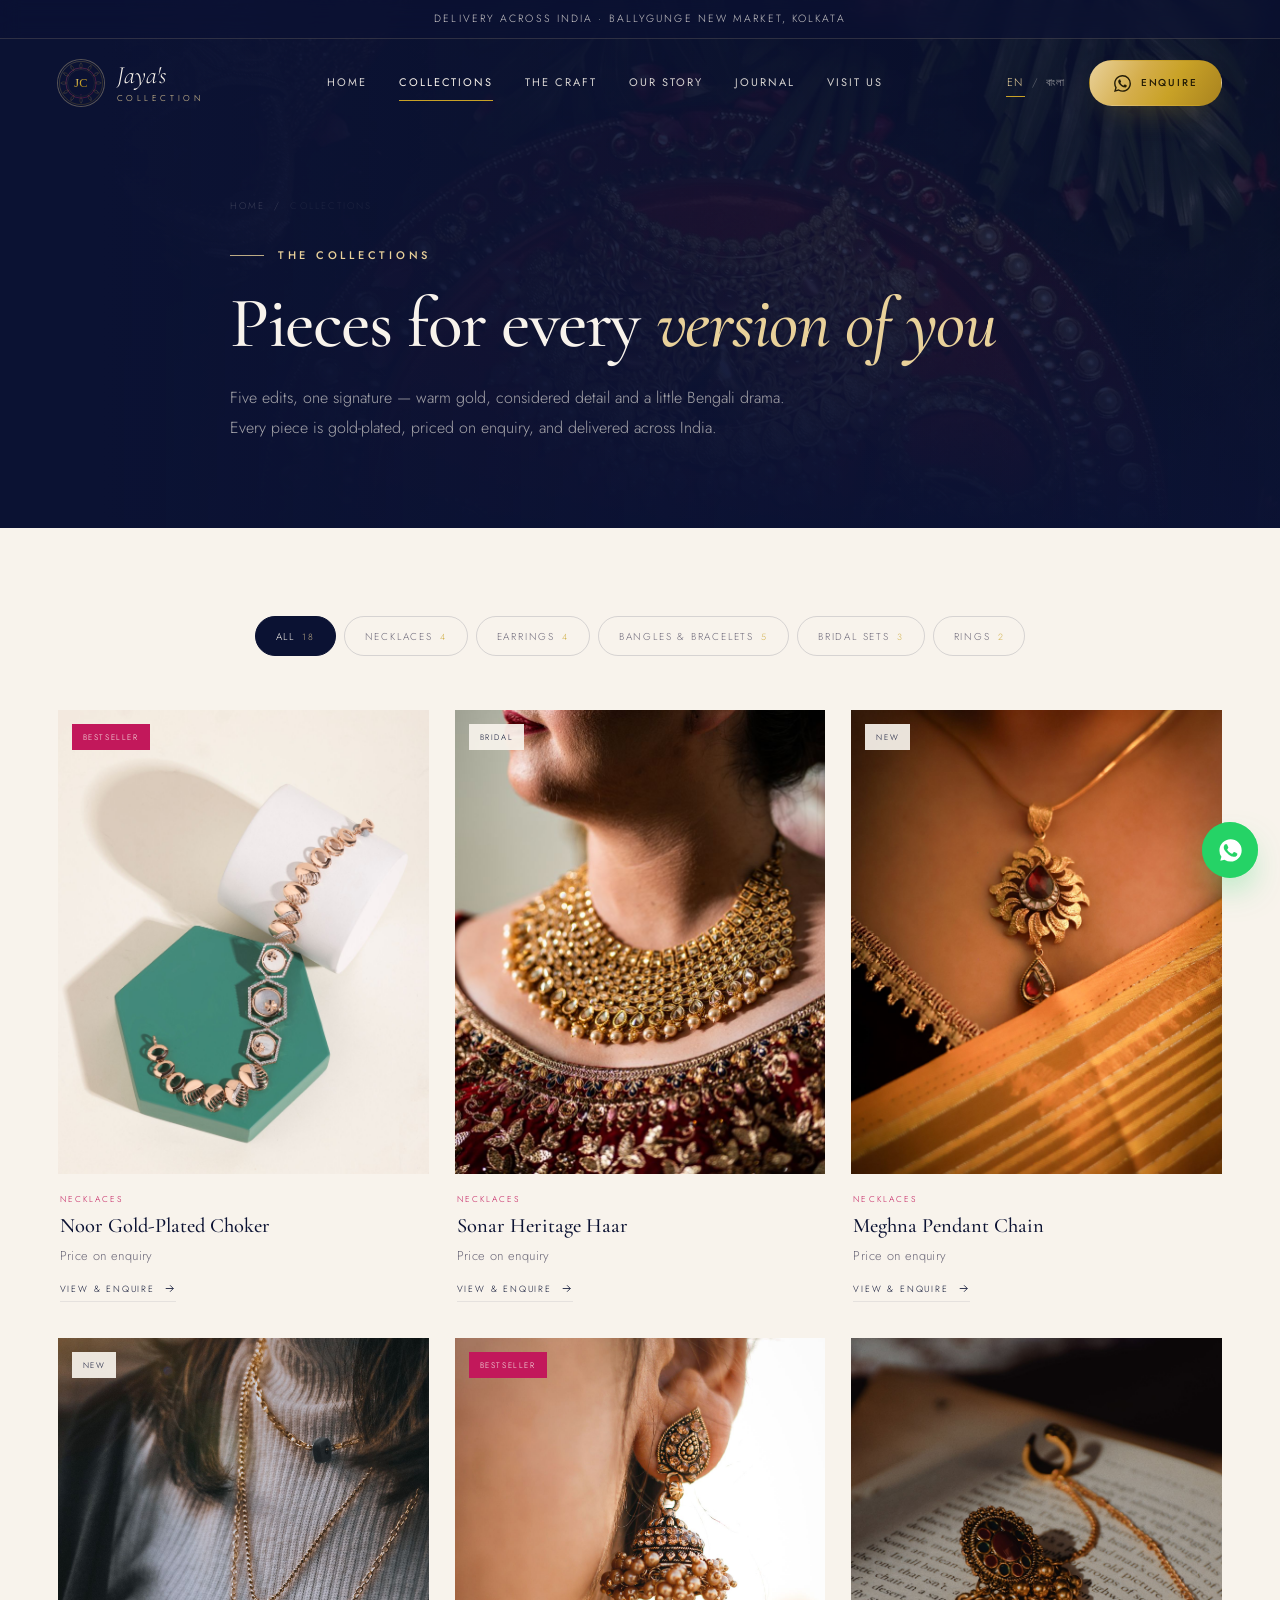
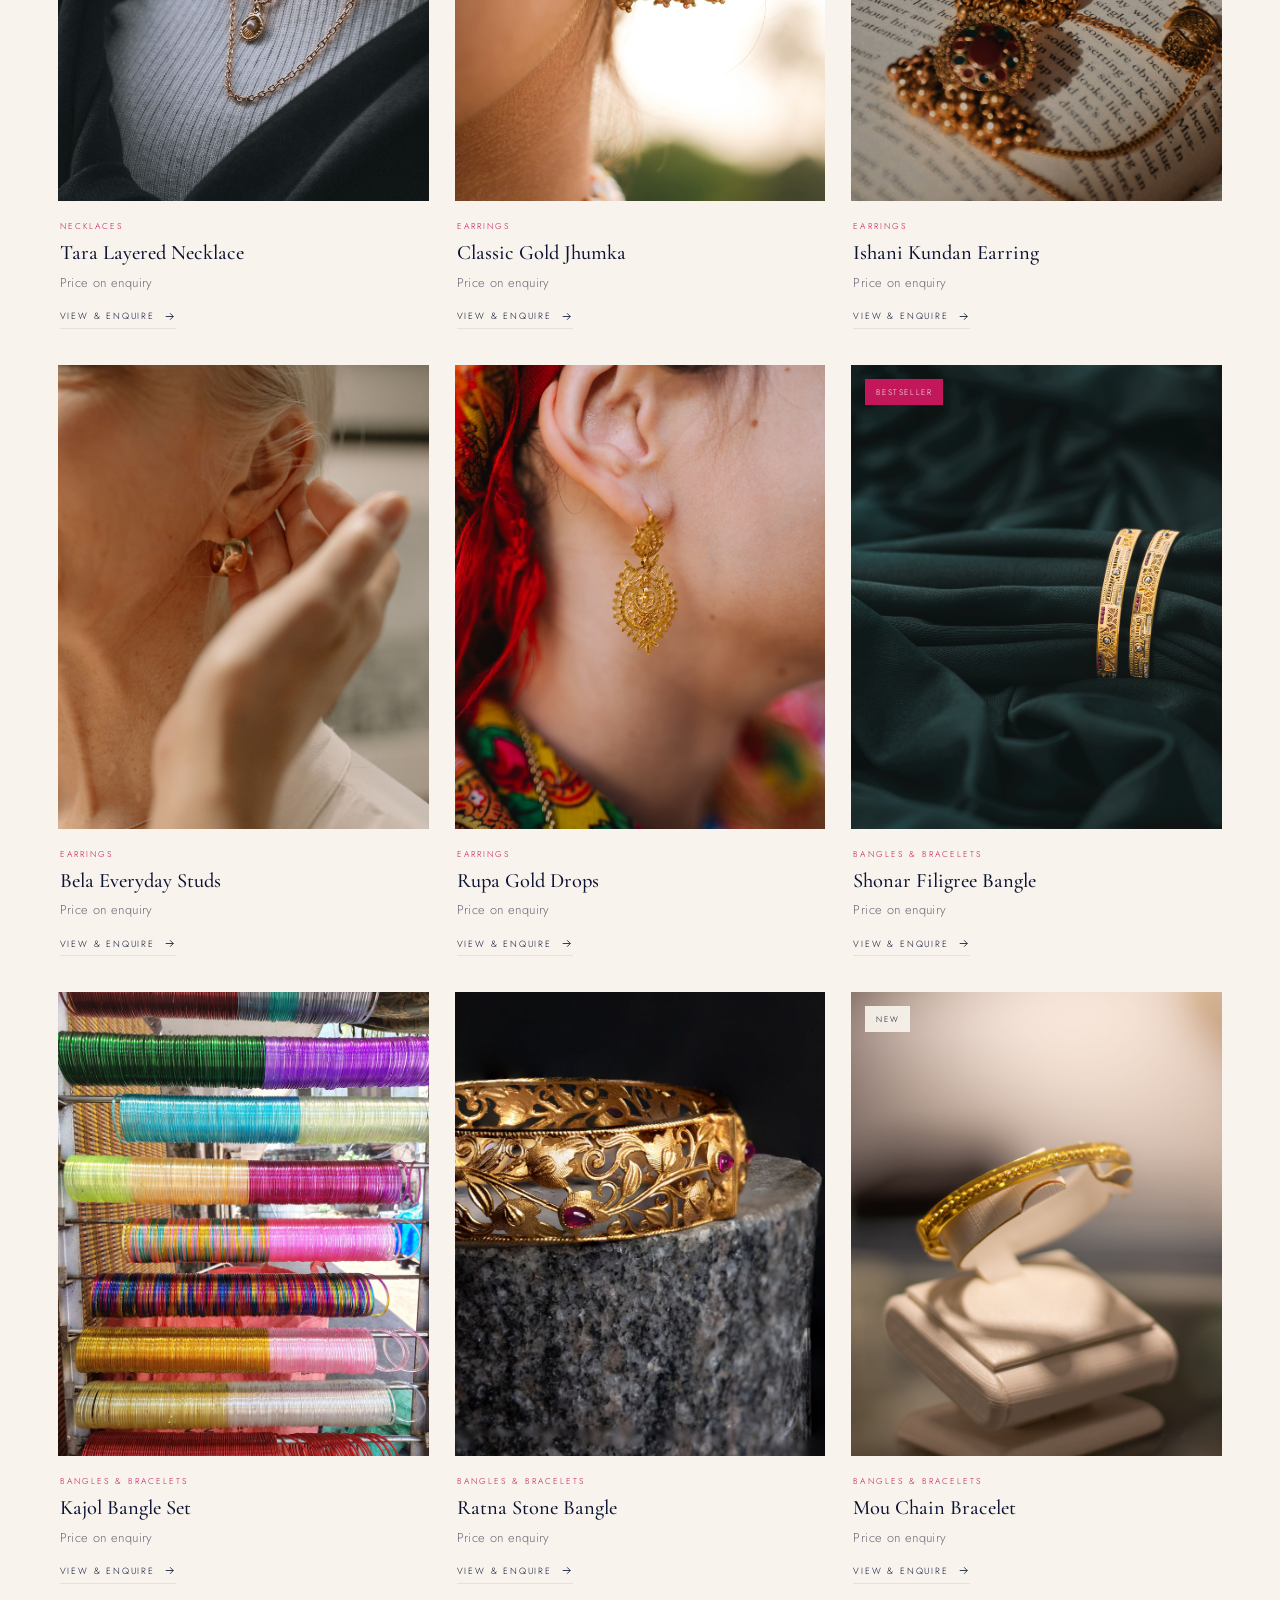
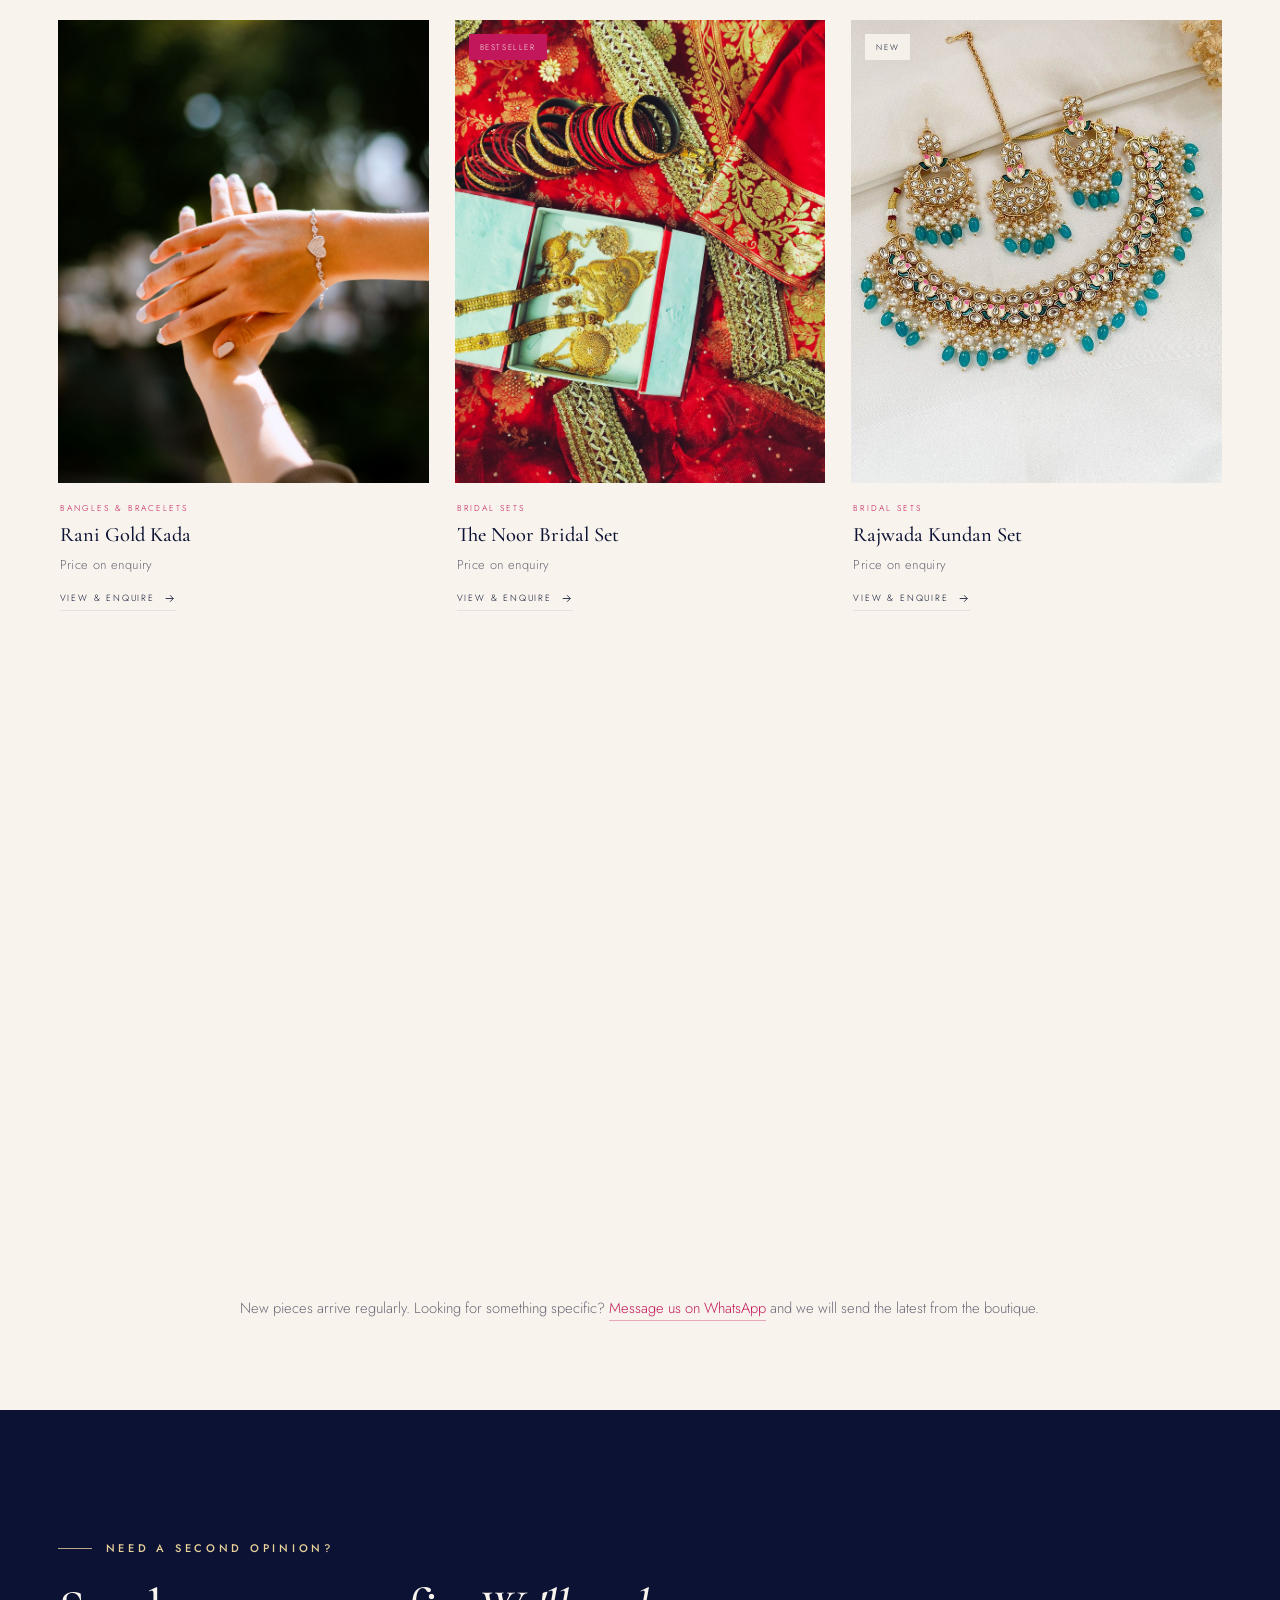
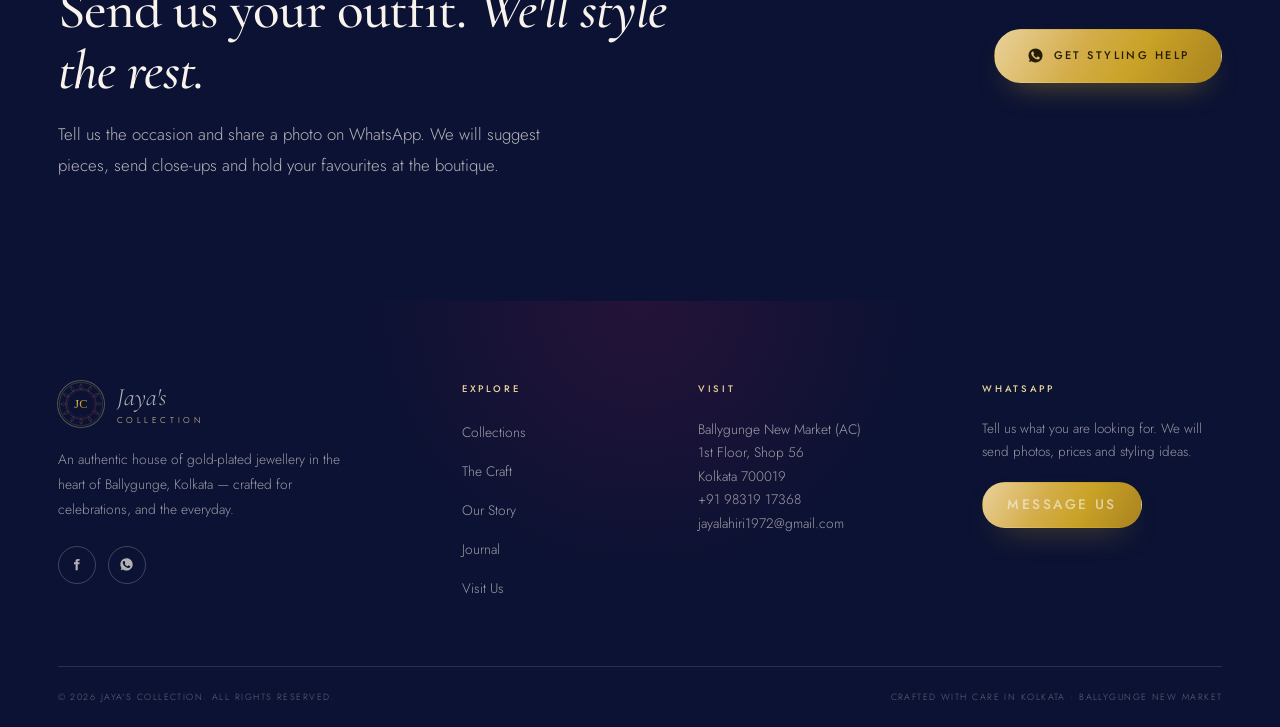
==== collections.html @ df3af75a "first commit" ====
<!DOCTYPE html>
<html lang="en" data-lang="en">
<head>
<meta charset="UTF-8">
<meta name="viewport" content="width=device-width, initial-scale=1">
<title>Collections — Jaya's Collection, Kolkata</title>
<meta name="description" content="Explore gold-plated necklaces, earrings, bangles, bridal sets and rings at Jaya's Collection, Ballygunge New Market, Kolkata. Price on enquiry, delivery across India.">
<meta property="og:title" content="Collections — Jaya's Collection">
<meta property="og:description" content="Gold-plated necklaces, earrings, bangles, bridal sets and rings — curated in Ballygunge, Kolkata.">
<meta property="og:type" content="website">
<meta property="og:image" content="assets/img/set.jpg">
<link rel="icon" type="image/svg+xml" href="assets/logo.svg">
<link rel="preconnect" href="https://fonts.googleapis.com">
<link rel="preconnect" href="https://fonts.gstatic.com" crossorigin>
<link href="https://fonts.googleapis.com/css2?family=Cormorant+Garamond:ital,wght@0,400;0,500;0,600;1,400;1,500&family=Jost:wght@300;400;500&family=Noto+Sans+Bengali:wght@300;400;500&family=Noto+Serif+Bengali:wght@400;500;600&display=swap" rel="stylesheet">
<link rel="stylesheet" href="css/styles.css">
<script>document.documentElement.classList.add('js');</script>
</head>
<body>
<a class="skip-link" href="#main">Skip to content</a>

<header class="site-header" id="siteHeader">
  <div class="announce">
    <div class="container announce__inner">
      <span class="en">Delivery across India · Ballygunge New Market, Kolkata</span>
      <span class="bn" lang="bn">সারা ভারতে ডেলিভারি · বালিগঞ্জ নিউ মার্কেট, কলকাতা</span>
    </div>
  </div>
  <div class="nav-bar">
    <div class="container nav-bar__inner">
      <a class="brand" href="index.html" aria-label="Jaya's Collection home">
        <img class="brand__mark" src="assets/logo.svg" alt="" width="46" height="46">
        <span class="brand__word"><span class="brand__script">Jaya's</span><span class="brand__caps">Collection</span></span>
      </a>
      <nav class="nav" aria-label="Primary">
        <a href="index.html"><span class="en">Home</span><span class="bn" lang="bn">হোম</span></a>
        <a href="collections.html" class="is-active"><span class="en">Collections</span><span class="bn" lang="bn">সংগ্রহ</span></a>
        <a href="craft.html"><span class="en">The Craft</span><span class="bn" lang="bn">কারিগরি</span></a>
        <a href="story.html"><span class="en">Our Story</span><span class="bn" lang="bn">আমাদের কথা</span></a>
        <a href="journal.html"><span class="en">Journal</span><span class="bn" lang="bn">জার্নাল</span></a>
        <a href="contact.html"><span class="en">Visit Us</span><span class="bn" lang="bn">ঠিকানা</span></a>
      </nav>
      <div class="nav-actions">
        <div class="lang" role="group" aria-label="Language">
          <button type="button" data-lang-btn="en" class="is-active">EN</button>
          <span aria-hidden="true">/</span>
          <button type="button" data-lang-btn="bn" lang="bn">বাংলা</button>
        </div>
        <a class="btn btn--gold btn--sm nav-wa" href="https://wa.me/919831917368?text=Hello%20Jaya%27s%20Collection!%20I%27d%20like%20to%20know%20more%20about%20your%20gold-plated%20jewellery." target="_blank" rel="noopener">
          <svg viewBox="0 0 24 24" fill="currentColor" aria-hidden="true"><path d="M17.472 14.382c-.297-.149-1.758-.867-2.03-.967-.273-.099-.471-.148-.67.15-.197.297-.767.966-.94 1.164-.173.199-.347.223-.644.075-.297-.15-1.255-.463-2.39-1.475-.883-.788-1.48-1.761-1.653-2.059-.173-.297-.018-.458.13-.606.134-.133.298-.347.446-.52.149-.174.198-.298.298-.497.099-.198.05-.371-.025-.52-.075-.149-.669-1.612-.916-2.207-.242-.579-.487-.5-.669-.51-.173-.008-.371-.01-.57-.01-.198 0-.52.074-.792.372-.272.297-1.04 1.016-1.04 2.479 0 1.462 1.065 2.875 1.213 3.074.149.198 2.096 3.2 5.077 4.487.709.306 1.262.489 1.694.625.712.227 1.36.195 1.871.118.571-.085 1.758-.719 2.006-1.413.248-.694.248-1.289.173-1.413-.074-.124-.272-.198-.57-.347m-5.421 7.403h-.004a9.87 9.87 0 01-5.031-1.378l-.361-.214-3.741.982.998-3.648-.235-.374a9.86 9.86 0 01-1.51-5.26c.001-5.45 4.436-9.884 9.888-9.884 2.64 0 5.122 1.03 6.988 2.898a9.825 9.825 0 012.893 6.994c-.003 5.45-4.437 9.884-9.885 9.884m8.413-18.297A11.815 11.815 0 0012.05 0C5.495 0 .16 5.335.157 11.892c0 2.096.547 4.142 1.588 5.945L.057 24l6.305-1.654a11.882 11.882 0 005.683 1.448h.005c6.554 0 11.89-5.335 11.893-11.893a11.821 11.821 0 00-3.48-8.413z"/></svg>
          <span class="en">Enquire</span><span class="bn" lang="bn">জিজ্ঞাসা</span>
        </a>
        <button class="menu-btn" id="menuBtn" aria-label="Open menu" aria-expanded="false" aria-controls="mobileMenu"><span></span><span></span></button>
      </div>
    </div>
  </div>
</header>

<div class="mobile-menu" id="mobileMenu" aria-hidden="true">
  <div class="mobile-menu__head">
    <a class="brand" href="index.html">
      <img class="brand__mark" src="assets/logo.svg" alt="" width="46" height="46">
      <span class="brand__word"><span class="brand__script">Jaya's</span><span class="brand__caps">Collection</span></span>
    </a>
    <button class="mobile-menu__close" id="menuClose" aria-label="Close menu">✕</button>
  </div>
  <nav class="mobile-menu__nav" aria-label="Mobile">
    <a href="index.html"><span class="num">01</span><span class="en">Home</span><span class="bn" lang="bn">হোম</span></a>
    <a href="collections.html"><span class="num">02</span><span class="en">Collections</span><span class="bn" lang="bn">সংগ্রহ</span></a>
    <a href="craft.html"><span class="num">03</span><span class="en">The Craft</span><span class="bn" lang="bn">কারিগরি</span></a>
    <a href="story.html"><span class="num">04</span><span class="en">Our Story</span><span class="bn" lang="bn">আমাদের কথা</span></a>
    <a href="journal.html"><span class="num">05</span><span class="en">Journal</span><span class="bn" lang="bn">জার্নাল</span></a>
    <a href="contact.html"><span class="num">06</span><span class="en">Visit Us</span><span class="bn" lang="bn">ঠিকানা</span></a>
  </nav>
  <div class="mobile-menu__foot">
    <div class="lang" role="group" aria-label="Language">
      <button type="button" data-lang-btn="en" class="is-active">EN</button>
      <span aria-hidden="true">/</span>
      <button type="button" data-lang-btn="bn" lang="bn">বাংলা</button>
    </div>
    <a class="btn btn--gold btn--sm" href="https://wa.me/919831917368?text=Hello%20Jaya%27s%20Collection!%20I%27d%20like%20to%20know%20more%20about%20your%20gold-plated%20jewellery." target="_blank" rel="noopener">WhatsApp</a>
    <span class="mobile-menu__addr">Ballygunge New Market, Kolkata</span>
  </div>
</div>

<main id="main">

  <section class="page-hero">
    <div class="page-hero__bg"><img src="assets/img/set.jpg" alt="" aria-hidden="true" width="1600" height="1067"></div>
    <div class="container page-hero__inner">
      <nav class="breadcrumb" aria-label="Breadcrumb">
        <a href="index.html"><span class="en">Home</span><span class="bn" lang="bn">হোম</span></a><span>/</span><span><span class="en">Collections</span><span class="bn" lang="bn">সংগ্রহ</span></span>
      </nav>
      <span class="eyebrow"><span class="en">The collections</span><span class="bn" lang="bn">সংগ্রহ</span></span>
      <h1 class="page-hero__title">
        <span class="en">Pieces for every <em>version of you</em></span>
        <span class="bn" lang="bn">আপনার <em>প্রতিটি রূপের</em> জন্য গহনা</span>
      </h1>
      <p class="page-hero__text">
        <span class="en">Five edits, one signature — warm gold, considered detail and a little Bengali drama. Every piece is gold-plated, priced on enquiry, and delivered across India.</span>
        <span class="bn" lang="bn">পাঁচটি সংগ্রহ, একটাই সিগনেচার — উষ্ণ সোনালি, সূক্ষ্ম নকশা আর একটু বাঙালি নাটকীয়তা। প্রতিটি গহনা গোল্ড-প্লেটেড, দাম জানতে যোগাযোগ করুন, সারা ভারতে ডেলিভারি।</span>
      </p>
    </div>
  </section>

  <section class="section section--tight">
    <div class="container">
      <div class="filters" id="filters" role="group" aria-label="Filter collections"></div>
      <div class="product-grid" id="productGrid"></div>
      <noscript><p class="grid-note">Please enable JavaScript to browse the collection, or message us on WhatsApp at +91 98319 17368.</p></noscript>
      <p class="grid-note">
        <span class="en">New pieces arrive regularly. Looking for something specific? <a href="https://wa.me/919831917368?text=Hello%20Jaya%27s%20Collection!%20I%27m%20looking%20for%20a%20specific%20piece." target="_blank" rel="noopener">Message us on WhatsApp</a> and we will send the latest from the boutique.</span>
        <span class="bn" lang="bn">প্রতি সপ্তাহে নতুন গহনা আসে। নির্দিষ্ট কিছু খুঁজছেন? <a href="https://wa.me/919831917368?text=Hello%20Jaya%27s%20Collection!%20I%27m%20looking%20for%20a%20specific%20piece." target="_blank" rel="noopener">হোয়াটসঅ্যাপে মেসেজ করুন</a> — বুটিকের সর্বশেষ সংগ্রহ পাঠিয়ে দেব।</span>
      </p>
    </div>
  </section>

  <section class="section section--navy">
    <div class="container" style="display:grid;grid-template-columns:1.2fr .8fr;gap:40px;align-items:center">
      <div class="reveal">
        <span class="eyebrow"><span class="en">Need a second opinion?</span><span class="bn" lang="bn">পরামর্শ দরকার?</span></span>
        <h2 class="h2">
          <span class="en">Send us your outfit. <em>We'll style the rest.</em></span>
          <span class="bn" lang="bn">আপনার পোশাকের ছবি পাঠান। <em>বাকিটা আমরা সাজাব।</em></span>
        </h2>
        <p class="lead" style="max-width:520px;margin-top:18px">
          <span class="en">Tell us the occasion and share a photo on WhatsApp. We will suggest pieces, send close-ups and hold your favourites at the boutique.</span>
          <span class="bn" lang="bn">উপলক্ষ জানান আর হোয়াটসঅ্যাপে একটি ছবি পাঠান। আমরা গহনা বেছে দেব, ক্লোজ-আপ পাঠাব আর আপনার পছন্দের গহনা বুটিকে রাখব।</span>
        </p>
      </div>
      <div class="reveal" style="--d:.1s;justify-self:end">
        <a class="btn btn--gold" href="https://wa.me/919831917368?text=Hello%20Jaya%27s%20Collection!%20I%27d%20love%20some%20styling%20help.%20Here%27s%20my%20outfit%3A" target="_blank" rel="noopener">
          <svg viewBox="0 0 24 24" fill="currentColor" aria-hidden="true"><path d="M17.472 14.382c-.297-.149-1.758-.867-2.03-.967-.273-.099-.471-.148-.67.15-.197.297-.767.966-.94 1.164-.173.199-.347.223-.644.075-.297-.15-1.255-.463-2.39-1.475-.883-.788-1.48-1.761-1.653-2.059-.173-.297-.018-.458.13-.606.134-.133.298-.347.446-.52.149-.174.198-.298.298-.497.099-.198.05-.371-.025-.52-.075-.149-.669-1.612-.916-2.207-.242-.579-.487-.5-.669-.51-.173-.008-.371-.01-.57-.01-.198 0-.52.074-.792.372-.272.297-1.04 1.016-1.04 2.479 0 1.462 1.065 2.875 1.213 3.074.149.198 2.096 3.2 5.077 4.487.709.306 1.262.489 1.694.625.712.227 1.36.195 1.871.118.571-.085 1.758-.719 2.006-1.413.248-.694.248-1.289.173-1.413-.074-.124-.272-.198-.57-.347m-5.421 7.403h-.004a9.87 9.87 0 01-5.031-1.378l-.361-.214-3.741.982.998-3.648-.235-.374a9.86 9.86 0 01-1.51-5.26c.001-5.45 4.436-9.884 9.888-9.884 2.64 0 5.122 1.03 6.988 2.898a9.825 9.825 0 012.893 6.994c-.003 5.45-4.437 9.884-9.885 9.884"/></svg>
          <span class="en">Get styling help</span><span class="bn" lang="bn">স্টাইলিং সাহায্য নিন</span>
        </a>
      </div>
    </div>
  </section>

</main>

<footer class="footer">
  <div class="container footer__grid">
    <div class="footer__brand">
      <a class="brand" href="index.html">
        <img class="brand__mark" src="assets/logo.svg" alt="" width="46" height="46">
        <span class="brand__word"><span class="brand__script">Jaya's</span><span class="brand__caps">Collection</span></span>
      </a>
      <p>
        <span class="en">An authentic house of gold-plated jewellery in the heart of Ballygunge, Kolkata — crafted for celebrations, and the everyday.</span>
        <span class="bn" lang="bn">বালিগঞ্জ, কলকাতার প্রাণকেন্দ্রে গোল্ড-প্লেটেড গহনার বিশ্বস্ত ঠিকানা — উৎসব আর রোজকার জন্য তৈরি।</span>
      </p>
      <div class="footer__social">
        <a href="https://www.facebook.com/people/Jayas-Collection/61576726888077/" target="_blank" rel="noopener" aria-label="Jaya's Collection on Facebook">
          <svg viewBox="0 0 24 24" fill="currentColor"><path d="M14 8.5V6.8c0-.7.4-1 1.1-1H17V3h-2.5C11.8 3 10.5 4.4 10.5 6.6v1.9H8v3h2.5V21h3.5v-9.5h2.6l.4-3H14z"/></svg>
        </a>
        <a href="https://wa.me/919831917368" target="_blank" rel="noopener" aria-label="Jaya's Collection on WhatsApp">
          <svg viewBox="0 0 24 24" fill="currentColor"><path d="M17.472 14.382c-.297-.149-1.758-.867-2.03-.967-.273-.099-.471-.148-.67.15-.197.297-.767.966-.94 1.164-.173.199-.347.223-.644.075-.297-.15-1.255-.463-2.39-1.475-.883-.788-1.48-1.761-1.653-2.059-.173-.297-.018-.458.13-.606.134-.133.298-.347.446-.52.149-.174.198-.298.298-.497.099-.198.05-.371-.025-.52-.075-.149-.669-1.612-.916-2.207-.242-.579-.487-.5-.669-.51-.173-.008-.371-.01-.57-.01-.198 0-.52.074-.792.372-.272.297-1.04 1.016-1.04 2.479 0 1.462 1.065 2.875 1.213 3.074.149.198 2.096 3.2 5.077 4.487.709.306 1.262.489 1.694.625.712.227 1.36.195 1.871.118.571-.085 1.758-.719 2.006-1.413.248-.694.248-1.289.173-1.413-.074-.124-.272-.198-.57-.347m-5.421 7.403h-.004a9.87 9.87 0 01-5.031-1.378l-.361-.214-3.741.982.998-3.648-.235-.374a9.86 9.86 0 01-1.51-5.26c.001-5.45 4.436-9.884 9.888-9.884 2.64 0 5.122 1.03 6.988 2.898a9.825 9.825 0 012.893 6.994c-.003 5.45-4.437 9.884-9.885 9.884"/></svg>
        </a>
      </div>
    </div>
    <div class="footer__col">
      <h4>Explore</h4>
      <ul>
        <li><a href="collections.html"><span class="en">Collections</span><span class="bn" lang="bn">সংগ্রহ</span></a></li>
        <li><a href="craft.html"><span class="en">The Craft</span><span class="bn" lang="bn">কারিগরি</span></a></li>
        <li><a href="story.html"><span class="en">Our Story</span><span class="bn" lang="bn">আমাদের কথা</span></a></li>
        <li><a href="journal.html"><span class="en">Journal</span><span class="bn" lang="bn">জার্নাল</span></a></li>
        <li><a href="contact.html"><span class="en">Visit Us</span><span class="bn" lang="bn">ঠিকানা</span></a></li>
      </ul>
    </div>
    <div class="footer__col">
      <h4>Visit</h4>
      <p>Ballygunge New Market (AC)<br>1st Floor, Shop 56<br>Kolkata 700019</p>
      <p><a href="tel:+919831917368">+91 98319 17368</a></p>
      <p><a href="mailto:jayalahiri1972@gmail.com">jayalahiri1972@gmail.com</a></p>
    </div>
    <div class="footer__col footer__cta">
      <h4>WhatsApp</h4>
      <p><span class="en">Tell us what you are looking for. We will send photos, prices and styling ideas.</span><span class="bn" lang="bn">আপনি কী খুঁজছেন জানান। ছবি, দাম আর স্টাইলিং আইডিয়া পাঠাব।</span></p>
      <a class="btn btn--gold btn--sm" href="https://wa.me/919831917368?text=Hello%20Jaya%27s%20Collection!%20I%27d%20like%20to%20know%20more%20about%20your%20gold-plated%20jewellery." target="_blank" rel="noopener"><span class="en">Message us</span><span class="bn" lang="bn">মেসেজ করুন</span></a>
    </div>
  </div>
  <div class="container footer__bottom">
    <p>© <span id="year">2026</span> Jaya's Collection. All rights reserved.</p>
    <p><span class="en">Crafted with care in Kolkata · Ballygunge New Market</span><span class="bn" lang="bn">কলকাতায় যত্নে তৈরি · বালিগঞ্জ নিউ মার্কেট</span></p>
  </div>
</footer>

<a class="wa-float" href="https://wa.me/919831917368?text=Hello%20Jaya%27s%20Collection!%20I%27d%20like%20to%20know%20more%20about%20your%20gold-plated%20jewellery." target="_blank" rel="noopener" aria-label="Chat with Jaya's Collection on WhatsApp">
  <svg viewBox="0 0 24 24" fill="currentColor" aria-hidden="true"><path d="M17.472 14.382c-.297-.149-1.758-.867-2.03-.967-.273-.099-.471-.148-.67.15-.197.297-.767.966-.94 1.164-.173.199-.347.223-.644.075-.297-.15-1.255-.463-2.39-1.475-.883-.788-1.48-1.761-1.653-2.059-.173-.297-.018-.458.13-.606.134-.133.298-.347.446-.52.149-.174.198-.298.298-.497.099-.198.05-.371-.025-.52-.075-.149-.669-1.612-.916-2.207-.242-.579-.487-.5-.669-.51-.173-.008-.371-.01-.57-.01-.198 0-.52.074-.792.372-.272.297-1.04 1.016-1.04 2.479 0 1.462 1.065 2.875 1.213 3.074.149.198 2.096 3.2 5.077 4.487.709.306 1.262.489 1.694.625.712.227 1.36.195 1.871.118.571-.085 1.758-.719 2.006-1.413.248-.694.248-1.289.173-1.413-.074-.124-.272-.198-.57-.347m-5.421 7.403h-.004a9.87 9.87 0 01-5.031-1.378l-.361-.214-3.741.982.998-3.648-.235-.374a9.86 9.86 0 01-1.51-5.26c.001-5.45 4.436-9.884 9.888-9.884 2.64 0 5.122 1.03 6.988 2.898a9.825 9.825 0 012.893 6.994c-.003 5.45-4.437 9.884-9.885 9.884"/></svg>
</a>

<script src="js/data.js"></script>
<script src="js/main.js"></script>
</body>
</html>
---- css/styles.css ----
/* ==========================================================================
   Jaya's Collection — Design System
   Ivory · Midnight Navy · Rose · Champagne Gold
   ========================================================================== */

:root{
  --ivory:#F8F3EC;
  --cream:#FCF9F4;
  --navy:#0B1233;
  --navy-soft:#141C46;
  --magenta:#C2185B;
  --rose:#E85D8A;
  --gold:#C9A227;
  --gold-light:#E9D19A;
  --gold-pale:#F3E6C6;
  --ink:#17172B;
  --muted:#6C6879;
  --line:rgba(11,18,51,.14);
  --line-soft:rgba(11,18,51,.08);
  --line-light:rgba(248,243,236,.18);
  --serif:"Cormorant Garamond",Georgia,"Times New Roman",serif;
  --sans:"Jost","Segoe UI",Helvetica,Arial,sans-serif;
  --bn-serif:"Noto Serif Bengali","Cormorant Garamond",serif;
  --bn-sans:"Noto Sans Bengali","Jost",sans-serif;
  --ease:cubic-bezier(.22,1,.36,1);
  --shadow:0 24px 60px -30px rgba(11,18,51,.35);
  --header-h:126px;
}

*,*::before,*::after{box-sizing:border-box}
html{scroll-behavior:smooth;scroll-padding-top:110px;-webkit-text-size-adjust:100%}
body{
  margin:0;
  font-family:var(--sans);
  font-weight:300;
  font-size:16px;
  line-height:1.75;
  color:var(--ink);
  background:var(--ivory);
  -webkit-font-smoothing:antialiased;
  text-rendering:optimizeLegibility;
  overflow-x:hidden;
}
img,svg{display:block;max-width:100%}
a{color:inherit;text-decoration:none}
ul,ol{list-style:none;margin:0;padding:0}
h1,h2,h3,h4,p,dl,dd,figure,blockquote{margin:0}
button{font:inherit;color:inherit;background:none;border:0;cursor:pointer}
input,select,textarea{font:inherit;color:inherit}
::selection{background:var(--magenta);color:var(--ivory)}
:focus-visible{outline:2px solid var(--gold);outline-offset:3px}
html{scrollbar-color:var(--gold) var(--ivory)}

/* Language ---------------------------------------------------------------- */
.bn{display:none;font-family:var(--bn-sans)}
h1 .bn,h2 .bn,h3 .bn,h4 .bn,.brand .bn,.display .bn,.hero__title .bn,.page-hero__title .bn{font-family:var(--bn-serif);font-weight:500;line-height:1.35}
html[data-lang="bn"] .en{display:none}
html[data-lang="bn"] .bn{display:inline}
html[data-lang="bn"] body{line-height:1.9}
html[data-lang="bn"] p,html[data-lang="bn"] li{font-size:1.02em}

/* Layout ------------------------------------------------------------------ */
.container{width:min(1180px,91vw);margin-inline:auto}
.container--narrow{width:min(880px,91vw)}
.section{padding:120px 0;position:relative}
.section--tight{padding:88px 0}
.section--cream{background:var(--cream)}
.section--navy{background:var(--navy);color:var(--ivory)}
.section--navy .eyebrow{color:var(--gold-light)}
.section--navy .eyebrow::before{background:var(--gold-light)}
.section--line{border-top:1px solid var(--line-soft)}

.skip-link{position:fixed;top:-100px;left:20px;z-index:999;background:var(--navy);color:var(--ivory);padding:12px 20px;border-radius:2px;transition:top .3s}
.skip-link:focus{top:16px}

/* Typography -------------------------------------------------------------- */
.display,.h2,.h3,.h4{font-family:var(--serif);font-weight:500;color:var(--navy);letter-spacing:-.015em}
.display{font-size:clamp(2.7rem,5.2vw,4.3rem);line-height:1.08}
.h2{font-size:clamp(2.3rem,4.3vw,3.55rem);line-height:1.1}
.h3{font-size:clamp(1.5rem,2.2vw,1.9rem);line-height:1.2}
.h4{font-size:1.25rem;line-height:1.3}
.section--navy .display,.section--navy .h2,.section--navy .h3,.section--navy .h4{color:var(--ivory)}
.lead{font-size:clamp(1.05rem,1.3vw,1.2rem);line-height:1.85;color:var(--muted);font-weight:300}
.section--navy .lead{color:rgba(248,243,236,.72)}
em.acc{font-style:italic;color:var(--magenta)}
.section--navy em.acc{color:var(--gold-light)}
.bn em,.bn em.acc{font-style:normal;font-family:var(--bn-serif);color:var(--magenta)}
.hero .bn em,.page-hero .bn em,.section--navy .bn em,.banner .bn em,.footer .bn em,.visit .bn em{color:var(--gold-light)}
html[data-lang="bn"] .display,html[data-lang="bn"] .h2,html[data-lang="bn"] .h3,html[data-lang="bn"] .h4,html[data-lang="bn"] .hero__title,html[data-lang="bn"] .page-hero__title{letter-spacing:0}
html[data-lang="bn"] .hero__title .bn{font-size:clamp(1.9rem,4.1vw,3.6rem)}
/* Latin-style tracking breaks Bengali conjuncts — loosen only the labels */
html[data-lang="bn"] .hero__eyebrow,
html[data-lang="bn"] .breadcrumb,
html[data-lang="bn"] .product__crumb,
html[data-lang="bn"] .product__cat,
html[data-lang="bn"] .product-card__cat,
html[data-lang="bn"] .product__meta-strip,
html[data-lang="bn"] .article__meta,
html[data-lang="bn"] .journal-card__meta,
html[data-lang="bn"] .cat-card__link,
html[data-lang="bn"] .product-card__link,
html[data-lang="bn"] .contact-card small,
html[data-lang="bn"] .field label,
html[data-lang="bn"] .specs dt,
html[data-lang="bn"] .footer__col h4,
html[data-lang="bn"] .pullquote cite,
html[data-lang="bn"] .signature small,
html[data-lang="bn"] .contact-map__foot,
html[data-lang="bn"] .info-item small,
html[data-lang="bn"] .split__badge>span,
html[data-lang="bn"] .hero__card small,
html[data-lang="bn"] .hero__card a,
html[data-lang="bn"] .mobile-menu__addr{letter-spacing:.04em;text-transform:none}
/* Bengali labels need a touch more size than the Latin caps they replace */
html[data-lang="bn"] .breadcrumb,
html[data-lang="bn"] .product__crumb,
html[data-lang="bn"] .product__cat,
html[data-lang="bn"] .specs dt,
html[data-lang="bn"] .article__meta,
html[data-lang="bn"] .journal-card__meta,
html[data-lang="bn"] .product-card__cat,
html[data-lang="bn"] .contact-card small,
html[data-lang="bn"] .field label,
html[data-lang="bn"] .hero__card small{font-size:10.5px}
.gold-text{background:linear-gradient(100deg,var(--gold-light),var(--gold) 55%,#a8831d);-webkit-background-clip:text;background-clip:text;color:transparent}

.eyebrow{
  display:inline-flex;align-items:center;gap:14px;
  font-family:var(--sans);font-size:11px;font-weight:500;
  letter-spacing:.34em;text-transform:uppercase;color:var(--magenta);
  margin-bottom:22px;
}
.eyebrow::before{content:"";width:34px;height:1px;background:var(--magenta);opacity:.8}
.eyebrow--center{justify-content:center}
.eyebrow--plain{color:var(--gold)}
.eyebrow--plain::before{background:var(--gold)}
.eyebrow .bn{letter-spacing:.08em}

.section-head{max-width:660px;margin-bottom:64px}
.section-head--center{margin-inline:auto;text-align:center}
.section-head--center .eyebrow{justify-content:center}
.section-head p{margin-top:20px}
.rule{display:flex;align-items:center;justify-content:center;gap:16px;margin:26px 0 0;color:var(--gold)}
.rule::before,.rule::after{content:"";height:1px;width:70px;background:linear-gradient(90deg,transparent,var(--gold));opacity:.55}
.rule::after{background:linear-gradient(90deg,var(--gold),transparent)}
.rule span{font-size:9px;letter-spacing:0}

/* Buttons ----------------------------------------------------------------- */
.btn{
  position:relative;display:inline-flex;align-items:center;justify-content:center;gap:10px;
  height:54px;padding:0 32px;border-radius:999px;overflow:hidden;
  font-family:var(--sans);font-size:11px;font-weight:500;letter-spacing:.22em;text-transform:uppercase;
  white-space:nowrap;cursor:pointer;border:1px solid transparent;
  transition:transform .45s var(--ease),box-shadow .45s var(--ease),background .45s var(--ease),color .45s var(--ease),border-color .45s var(--ease);
}
.btn svg{width:17px;height:17px;flex:none}
.btn::after{
  content:"";position:absolute;inset:0;
  background:linear-gradient(110deg,transparent 20%,rgba(255,255,255,.42) 48%,transparent 76%);
  transform:translateX(-130%);transition:transform .8s var(--ease);pointer-events:none;
}
.btn:hover::after{transform:translateX(130%)}
.btn:hover{transform:translateY(-2px)}
.btn--gold{
  background:linear-gradient(120deg,#e9d19a 0%,#d4ad4a 38%,#c9a227 62%,#a9831f 100%);
  color:#251d06;box-shadow:0 14px 32px -18px rgba(201,162,39,.75);
}
.btn--gold:hover{box-shadow:0 20px 40px -18px rgba(201,162,39,.85)}
.btn--navy{background:var(--navy);color:var(--ivory)}
.btn--navy:hover{background:var(--navy-soft)}
.btn--ghost{border-color:var(--line);color:var(--navy);background:transparent}
.btn--ghost:hover{border-color:var(--gold);color:var(--gold)}
.btn--light{border-color:rgba(248,243,236,.36);color:var(--ivory);background:transparent}
.btn--light:hover{border-color:var(--gold-light);color:var(--gold-light)}
.btn--sm{height:46px;padding:0 24px;font-size:10px;letter-spacing:.18em}
.btn--block{width:100%}
.btn .bn{letter-spacing:.06em}

.link-arrow{
  display:inline-flex;align-items:center;gap:10px;
  font-size:11px;letter-spacing:.22em;text-transform:uppercase;font-weight:500;color:var(--navy);
  padding-bottom:6px;border-bottom:1px solid var(--line);
  transition:color .4s,border-color .4s,gap .4s var(--ease);
}
.link-arrow svg{width:16px;height:16px;transition:transform .4s var(--ease)}
.link-arrow:hover{color:var(--magenta);border-color:var(--magenta);gap:16px}
.link-arrow:hover svg{transform:translateX(3px)}
.section--navy .link-arrow{color:var(--ivory);border-color:var(--line-light)}
.section--navy .link-arrow:hover{color:var(--gold-light);border-color:var(--gold-light)}

/* Header ------------------------------------------------------------------ */
.announce{
  background:rgba(11,18,51,.55);
  border-bottom:1px solid rgba(233,209,154,.16);
  color:rgba(248,243,236,.82);
  backdrop-filter:blur(10px);
  transition:max-height .5s var(--ease),opacity .4s;
  max-height:44px;overflow:hidden;
}
.announce__inner{
  display:flex;align-items:center;justify-content:center;gap:14px;
  min-height:38px;font-size:10.5px;letter-spacing:.2em;text-transform:uppercase;text-align:center;
}
.announce .bn{letter-spacing:.04em;text-transform:none;font-size:12px}

.site-header{position:fixed;top:0;left:0;right:0;z-index:120;color:var(--ivory)}
.site-header .nav-bar{transition:background .45s var(--ease),box-shadow .45s var(--ease),color .45s var(--ease)}
.nav-bar__inner{display:flex;align-items:center;justify-content:space-between;gap:30px;height:88px}
.site-header.is-scrolled{color:var(--navy)}
.site-header.is-scrolled .announce{max-height:0;opacity:0;border-color:transparent}
.site-header.is-scrolled .nav-bar{
  background:rgba(248,243,236,.94);
  backdrop-filter:blur(16px) saturate(1.15);
  box-shadow:0 1px 0 var(--line-soft),0 18px 40px -30px rgba(11,18,51,.4);
}
.brand{display:inline-flex;align-items:center;gap:13px;flex:none}
.brand__mark{width:46px;height:46px;border-radius:50%;box-shadow:0 0 0 1px rgba(233,209,154,.35)}
.brand__word{display:flex;flex-direction:column;line-height:1}
.brand__script{font-family:var(--serif);font-style:italic;font-size:25px;letter-spacing:.01em}
.brand__caps{font-family:var(--sans);font-size:8.5px;letter-spacing:.42em;text-transform:uppercase;margin-top:6px;color:var(--gold-light);transition:color .4s}
.site-header.is-scrolled .brand__caps{color:var(--gold)}
.site-header.is-scrolled .brand__script{color:var(--navy)}

/* Solid header — for pages that open on a light background (product detail) */
.site-header--solid{color:var(--navy)}
.site-header--solid .announce{max-height:0;opacity:0;border-color:transparent}
.site-header--solid .nav-bar{
  background:rgba(248,243,236,.94);
  backdrop-filter:blur(16px) saturate(1.15);
  box-shadow:0 1px 0 var(--line-soft),0 18px 40px -30px rgba(11,18,51,.4);
}
.site-header--solid .brand__caps{color:var(--gold)}
.site-header--solid .brand__script{color:var(--navy)}
.site-header--solid .nav a:hover{color:var(--magenta)}
.site-header--solid .lang button.is-active{color:var(--magenta);border-color:var(--magenta)}
.site-header--solid .menu-btn{border-color:var(--line)}

.nav{display:flex;align-items:center;gap:32px}
.nav a{
  position:relative;font-size:11px;letter-spacing:.18em;text-transform:uppercase;font-weight:400;
  padding:8px 0;color:inherit;opacity:.86;transition:opacity .3s,color .3s;
}
.nav a::after{
  content:"";position:absolute;left:0;right:0;bottom:0;height:1px;
  background:var(--gold);transform:scaleX(0);transform-origin:right;transition:transform .45s var(--ease);
}
.nav a:hover{opacity:1;color:var(--gold-light)}
.site-header.is-scrolled .nav a:hover{color:var(--magenta)}
.nav a:hover::after,.nav a.is-active::after{transform:scaleX(1);transform-origin:left}
.nav a.is-active{opacity:1}
.nav a .bn{letter-spacing:.04em;text-transform:none;font-size:12.5px}

.nav-actions{display:flex;align-items:center;gap:22px;flex:none}
.lang{display:flex;align-items:center;gap:7px;font-size:11px;letter-spacing:.12em;color:inherit}
.lang button{padding:4px 1px;opacity:.55;transition:opacity .3s,color .3s;font-size:11px;letter-spacing:.12em}
.lang button:hover{opacity:1}
.lang button.is-active{opacity:1;color:var(--gold-light);border-bottom:1px solid var(--gold)}
.site-header.is-scrolled .lang button.is-active{color:var(--magenta);border-color:var(--magenta)}
.lang span{opacity:.35}
.lang .bn{display:inline;font-size:12px}

.menu-btn{display:none;width:42px;height:42px;position:relative;border:1px solid rgba(248,243,236,.3);border-radius:50%;transition:border-color .3s}
.menu-btn span{position:absolute;left:11px;right:11px;height:1px;background:currentColor;transition:transform .4s var(--ease),opacity .3s}
.menu-btn span:first-child{top:17px}
.menu-btn span:last-child{top:24px}
.site-header.is-scrolled .menu-btn{border-color:var(--line)}
.menu-btn[aria-expanded="true"] span:first-child{transform:translateY(3.5px) rotate(45deg)}
.menu-btn[aria-expanded="true"] span:last-child{transform:translateY(-3.5px) rotate(-45deg)}

/* Mobile menu ------------------------------------------------------------- */
.mobile-menu{
  position:fixed;inset:0;z-index:200;background:var(--navy);color:var(--ivory);
  display:flex;flex-direction:column;
  opacity:0;visibility:hidden;transition:opacity .5s var(--ease),visibility .5s;
}
.mobile-menu.is-open{opacity:1;visibility:visible}
.mobile-menu__head{display:flex;align-items:center;justify-content:space-between;padding:26px 5vw;border-bottom:1px solid var(--line-light)}
.mobile-menu__head .brand__script{font-size:24px}
.mobile-menu__close{width:44px;height:44px;border:1px solid var(--line-light);border-radius:50%;display:grid;place-items:center;font-size:20px;color:var(--gold-light)}
.mobile-menu__nav{flex:1;display:flex;flex-direction:column;justify-content:center;padding:20px 8vw;gap:2px;overflow-y:auto}
.mobile-menu__nav a{
  font-family:var(--serif);font-size:clamp(2rem,7vw,2.8rem);line-height:1.25;padding:9px 0;
  border-bottom:1px solid rgba(248,243,236,.08);display:flex;align-items:baseline;gap:16px;
}
.mobile-menu__nav a .num{font-family:var(--sans);font-size:10px;letter-spacing:.2em;color:var(--gold);opacity:.7}
.mobile-menu__nav a .bn{font-family:var(--bn-serif);font-size:.8em}
.mobile-menu__foot{padding:24px 8vw 40px;display:flex;flex-wrap:wrap;align-items:center;justify-content:space-between;gap:18px;border-top:1px solid var(--line-light)}
.mobile-menu__foot .lang{color:var(--ivory)}
.mobile-menu__foot .lang button.is-active{color:var(--gold-light);border-color:var(--gold-light)}
.mobile-menu__addr{font-size:11px;letter-spacing:.14em;text-transform:uppercase;color:rgba(248,243,236,.55);width:100%}
body.menu-open{overflow:hidden}

/* Hero -------------------------------------------------------------------- */
.hero{position:relative;min-height:100svh;display:flex;align-items:flex-end;background:var(--navy);color:var(--ivory);overflow:hidden}
.hero__bg{position:absolute;inset:0;z-index:0}
.hero__bg img{width:100%;height:100%;object-fit:cover;object-position:68% 30%;filter:saturate(.92) contrast(1.02)}
.hero__bg::after{
  content:"";position:absolute;inset:0;
  background:
    linear-gradient(90deg,var(--navy) 0%,rgba(11,18,51,.94) 34%,rgba(11,18,51,.55) 58%,rgba(11,18,51,.12) 100%),
    linear-gradient(0deg,rgba(11,18,51,.96) 0%,transparent 42%);
}
.hero__inner{position:relative;z-index:2;padding-top:calc(var(--header-h) + 48px);padding-bottom:76px}
.hero__copy{max-width:660px}
.hero__eyebrow{display:inline-flex;align-items:center;gap:14px;font-size:10.5px;letter-spacing:.34em;text-transform:uppercase;color:var(--gold-light);margin-bottom:26px}
.hero__eyebrow::before{content:"";width:40px;height:1px;background:var(--gold-light);opacity:.8}
.hero__title{font-family:var(--serif);font-weight:500;font-size:clamp(3rem,6.6vw,5.75rem);line-height:1.02;letter-spacing:-.02em;margin-bottom:26px}
.hero__title em{font-style:italic;color:var(--gold-light)}
.hero__title .bn{font-family:var(--bn-serif);font-size:.78em;line-height:1.35}
.hero__text{max-width:520px;font-size:1.05rem;line-height:1.85;color:rgba(248,243,236,.72);font-weight:300}
.hero__cta{display:flex;flex-wrap:wrap;gap:14px;margin-top:38px}
.hero__meta{display:flex;flex-wrap:wrap;gap:12px 34px;margin-top:52px;padding-top:26px;border-top:1px solid rgba(248,243,236,.16);max-width:620px}
.hero__meta>span{display:inline-flex;align-items:center;gap:10px;font-size:10px;letter-spacing:.2em;text-transform:uppercase;color:rgba(248,243,236,.62)}
.hero__meta svg{width:15px;height:15px;color:var(--gold-light);flex:none}
.hero__meta .bn{letter-spacing:.04em;text-transform:none;font-size:12px}

.hero__card{
  position:absolute;right:5vw;bottom:64px;z-index:3;
  width:270px;padding:24px 26px;
  background:rgba(20,28,70,.55);border:1px solid rgba(233,209,154,.26);
  backdrop-filter:blur(16px);
}
.hero__card small{display:block;font-size:9px;letter-spacing:.3em;text-transform:uppercase;color:var(--gold-light);margin-bottom:10px}
.hero__card strong{display:block;font-family:var(--serif);font-size:1.18rem;font-weight:500;line-height:1.4;margin-bottom:12px}
.hero__card a{font-size:10px;letter-spacing:.2em;text-transform:uppercase;color:rgba(248,243,236,.7);display:inline-flex;gap:8px;align-items:center}
.hero__card a:hover{color:var(--gold-light)}
.hero__card .bn{letter-spacing:.03em;text-transform:none;font-size:12px}

.hero__scroll{position:absolute;left:50%;bottom:28px;transform:translateX(-50%);z-index:3;display:flex;flex-direction:column;align-items:center;gap:10px;color:rgba(248,243,236,.5);font-size:8.5px;letter-spacing:.3em;text-transform:uppercase}
.hero__scroll::after{content:"";width:1px;height:38px;background:linear-gradient(var(--gold-light),transparent);animation:scrollLine 2.4s var(--ease) infinite}
@media (max-height:960px){.hero__scroll{display:none}}
@keyframes scrollLine{0%{transform:scaleY(0);transform-origin:top}45%{transform:scaleY(1);transform-origin:top}55%{transform:scaleY(1);transform-origin:bottom}100%{transform:scaleY(0);transform-origin:bottom}}

/* Entrance animation */
.rise{animation:rise 1s var(--ease) both;animation-delay:var(--d,0s)}
@keyframes rise{from{opacity:0;transform:translateY(34px)}to{opacity:1;transform:none}}

/* Marquee ----------------------------------------------------------------- */
.marquee{background:var(--navy);color:var(--gold-pale);border-top:1px solid rgba(233,209,154,.16);border-bottom:1px solid rgba(233,209,154,.16);overflow:hidden;padding:20px 0}
.marquee__track{display:flex;width:max-content;animation:marquee 34s linear infinite}
.marquee:hover .marquee__track{animation-play-state:paused}
.marquee__group{display:flex;align-items:center;flex:none}
.marquee__group span{display:inline-flex;align-items:center;gap:34px;padding-right:34px;font-size:10.5px;letter-spacing:.3em;text-transform:uppercase;white-space:nowrap;color:rgba(248,243,236,.78)}
.marquee__group span::after{content:"◆";font-size:6px;color:var(--gold);opacity:.9}
.marquee__group .bn{letter-spacing:.06em;text-transform:none;font-size:12px}
@keyframes marquee{to{transform:translateX(-50%)}}

/* Split / editorial ------------------------------------------------------- */
.split{display:grid;grid-template-columns:1fr 1fr;gap:clamp(44px,6vw,92px);align-items:center}
.split--reverse .split__media{order:2}
.split__media{position:relative}
.frame{position:relative;overflow:hidden;background:var(--gold-pale)}
.frame img{width:100%;height:100%;object-fit:cover;transition:transform 1.2s var(--ease)}
.split__media:hover .frame img{transform:scale(1.035)}
.frame--portrait{aspect-ratio:4/5}
.frame--landscape{aspect-ratio:5/4}
.frame--tall{aspect-ratio:3/4}
.frame::after{content:"";position:absolute;inset:0;border:1px solid rgba(11,18,51,.08);pointer-events:none}
.split__media .frame{margin-right:26px;margin-bottom:26px}
.split__media::after{content:"";position:absolute;right:0;bottom:0;width:72%;height:72%;border:1px solid var(--gold);opacity:.5;pointer-events:none}
.split__media--reverse::after{right:auto;left:0}
.split__body{max-width:540px}
.split__body p+p{margin-top:18px}
.split__body .lead{margin-top:24px}
.split__body .link-arrow{margin-top:34px}
.split__badge{position:absolute;left:-18px;bottom:38px;background:var(--ivory);padding:20px 24px;box-shadow:var(--shadow);z-index:3;max-width:210px}
.split__badge strong{display:block;font-family:var(--serif);font-size:1.7rem;line-height:1;color:var(--navy)}
.split__badge>span{display:block;margin-top:8px;font-size:9px;letter-spacing:.22em;text-transform:uppercase;color:var(--muted)}
.split__badge .bn{letter-spacing:.04em;text-transform:none;font-size:11px;font-family:var(--bn-sans)}

/* Collection cards -------------------------------------------------------- */
.cat-grid{display:grid;grid-template-columns:repeat(4,1fr);gap:26px}
.cat-card{display:flex;flex-direction:column}
.cat-card__media{position:relative;overflow:hidden;aspect-ratio:3/4;background:var(--gold-pale)}
.cat-card__media img{width:100%;height:100%;object-fit:cover;transition:transform 1.1s var(--ease)}
.cat-card__media::after{content:"";position:absolute;inset:0;background:linear-gradient(0deg,rgba(11,18,51,.38),transparent 55%);opacity:.7;transition:opacity .5s}
.cat-card:hover .cat-card__media img{transform:scale(1.06)}
.cat-card:hover .cat-card__media::after{opacity:.95}
.cat-card__num{position:absolute;top:16px;left:18px;z-index:2;font-size:9px;letter-spacing:.24em;color:rgba(248,243,236,.85)}
.cat-card__body{padding:22px 2px 0}
.cat-card__body h3{font-family:var(--serif);font-size:1.5rem;font-weight:500;color:var(--navy);line-height:1.2}
.cat-card__body p{margin-top:8px;font-size:.88rem;color:var(--muted);line-height:1.65}
.cat-card__link{margin-top:16px;display:inline-flex;align-items:center;gap:9px;font-size:10px;letter-spacing:.22em;text-transform:uppercase;color:var(--navy);border-bottom:1px solid var(--line);padding-bottom:5px;transition:color .4s,border-color .4s,gap .4s}
.cat-card:hover .cat-card__link{color:var(--magenta);border-color:var(--magenta);gap:14px}
.cat-card__link svg{width:14px;height:14px}

/* Promise ----------------------------------------------------------------- */
.promise-grid{display:grid;grid-template-columns:repeat(4,1fr);gap:0;border-top:1px solid var(--line)}
.promise{padding:38px 30px 8px;border-right:1px solid var(--line-soft);position:relative}
.promise:last-child{border-right:0}
.promise__num{font-family:var(--serif);font-size:1rem;font-style:italic;color:var(--gold);display:block;margin-bottom:18px}
.promise__icon{width:40px;height:40px;color:var(--magenta);margin-bottom:18px}
.promise h3{font-family:var(--serif);font-size:1.32rem;font-weight:500;color:var(--navy);margin-bottom:9px;line-height:1.3}
.promise p{font-size:.86rem;color:var(--muted);line-height:1.7}
.promise .bn{font-size:.92rem}

/* Bridal banner ----------------------------------------------------------- */
.banner{position:relative;background:var(--navy);color:var(--ivory);overflow:hidden}
.banner__grid{display:grid;grid-template-columns:minmax(0,600px) 1fr;gap:clamp(28px,4vw,70px);min-height:600px;padding-left:max(4.5vw,calc((100vw - 1180px)/2))}
.banner__body{display:flex;flex-direction:column;justify-content:center;padding:clamp(56px,7vw,110px) 0;max-width:600px}
.banner__body p{margin-top:22px;max-width:470px}
.banner__body .btn{margin-top:36px;align-self:flex-start}
.banner__media{position:relative;overflow:hidden;min-height:420px}
.banner__media img{position:absolute;inset:0;width:100%;height:100%;object-fit:cover;object-position:center 30%;transform:scale(1.01);transition:transform 1.6s var(--ease)}
.banner:hover .banner__media img{transform:scale(1.05)}
.banner__media::after{content:"";position:absolute;inset:0;background:linear-gradient(90deg,var(--navy),transparent 32%)}
.banner__tag{position:absolute;z-index:2;left:40px;bottom:36px;padding:14px 20px;border:1px solid rgba(233,209,154,.4);backdrop-filter:blur(10px);background:rgba(11,18,51,.32);font-size:9.5px;letter-spacing:.26em;text-transform:uppercase;color:var(--gold-light)}
.banner__tag .bn{letter-spacing:.04em;text-transform:none;font-size:11.5px}

/* Craft teaser / journal -------------------------------------------------- */
.journal-grid{display:grid;grid-template-columns:repeat(3,1fr);gap:30px}
.journal-card{display:flex;flex-direction:column}
.journal-card__media{overflow:hidden;aspect-ratio:4/3;background:var(--gold-pale)}
.journal-card__media img{width:100%;height:100%;object-fit:cover;transition:transform 1.1s var(--ease)}
.journal-card:hover .journal-card__media img{transform:scale(1.05)}
.journal-card__meta{margin-top:18px;display:flex;gap:14px;align-items:center;font-size:9.5px;letter-spacing:.22em;text-transform:uppercase;color:var(--magenta)}
.journal-card__meta span+span{color:var(--muted);border-left:1px solid var(--line);padding-left:14px}
.journal-card h3{font-family:var(--serif);font-size:1.4rem;font-weight:500;line-height:1.3;margin-top:10px;color:var(--navy)}
.journal-card p{margin-top:9px;font-size:.86rem;color:var(--muted);line-height:1.65}
.journal-card .link-arrow{margin-top:18px;border:0;padding:0;font-size:9.5px}

/* Visit ------------------------------------------------------------------- */
.visit{background:var(--navy);color:var(--ivory);position:relative;overflow:hidden}
.visit::before{content:"";position:absolute;right:-160px;top:-160px;width:520px;height:520px;border-radius:50%;background:radial-gradient(circle,rgba(194,24,91,.22),transparent 65%);pointer-events:none}
.visit__grid{display:grid;grid-template-columns:.92fr 1.08fr;gap:clamp(40px,6vw,84px);align-items:center;position:relative}
.visit__body{padding:10px 0}
.visit__body .lead{max-width:430px}
.info-list{margin-top:38px;display:flex;flex-direction:column;gap:22px}
.info-item{display:grid;grid-template-columns:44px 1fr;gap:16px;align-items:start;padding-bottom:22px;border-bottom:1px solid var(--line-light)}
.info-item:last-child{border-bottom:0;padding-bottom:0}
.info-item__icon{width:40px;height:40px;border:1px solid rgba(233,209,154,.35);display:grid;place-items:center;color:var(--gold-light)}
.info-item__icon svg{width:17px;height:17px}
.info-item small{display:block;font-size:9px;letter-spacing:.26em;text-transform:uppercase;color:rgba(248,243,236,.48);margin-bottom:5px}
.info-item strong{display:block;font-family:var(--serif);font-size:1.1rem;font-weight:500;line-height:1.45;color:var(--ivory)}
.info-item a{color:var(--ivory);border-bottom:1px solid rgba(233,209,154,.35);transition:color .3s,border-color .3s}
.info-item a:hover{color:var(--gold-light);border-color:var(--gold-light)}
.visit__map{position:relative;height:100%;min-height:480px;border:1px solid rgba(233,209,154,.22);padding:10px}
.visit__map iframe{width:100%;height:100%;min-height:460px;border:0;filter:grayscale(1) contrast(1.06) brightness(.78);transition:filter .6s}
.visit__map:hover iframe{filter:grayscale(.4) contrast(1.02) brightness(.92)}

/* Page hero --------------------------------------------------------------- */
.page-hero{position:relative;background:var(--navy);color:var(--ivory);overflow:hidden;padding:calc(var(--header-h) + 72px) 0 86px;min-height:46vh;display:flex;align-items:flex-end}
.page-hero__bg{position:absolute;inset:0;z-index:0}
.page-hero__bg img{width:100%;height:100%;object-fit:cover;object-position:center 45%;opacity:.32;filter:saturate(.85)}
.page-hero__bg::after{content:"";position:absolute;inset:0;background:linear-gradient(90deg,var(--navy) 8%,rgba(11,18,51,.78) 45%,rgba(11,18,51,.35) 100%),linear-gradient(0deg,var(--navy),transparent 55%)}
.page-hero__inner{position:relative;z-index:2;max-width:820px}
.breadcrumb{display:flex;flex-wrap:wrap;gap:9px;align-items:center;font-size:9.5px;letter-spacing:.22em;text-transform:uppercase;color:rgba(248,243,236,.48);margin-bottom:22px}
.breadcrumb a:hover{color:var(--gold-light)}
.breadcrumb span{opacity:.4}
.page-hero__title{font-family:var(--serif);font-size:clamp(2.8rem,5.6vw,4.65rem);font-weight:500;line-height:1.04;letter-spacing:-.02em}
.page-hero__title em{font-style:italic;color:var(--gold-light)}
.page-hero__text{margin-top:22px;max-width:560px;font-size:1rem;line-height:1.85;color:rgba(248,243,236,.66)}
.page-hero__text .bn{font-size:1.05em}
.page-hero .eyebrow{color:var(--gold-light)}
.page-hero .eyebrow::before{background:var(--gold-light)}

/* Collections page -------------------------------------------------------- */
.filters{display:flex;flex-wrap:wrap;justify-content:center;gap:8px;margin-bottom:54px}
.filter{
  height:40px;padding:0 20px;border:1px solid var(--line);border-radius:999px;
  font-size:10px;letter-spacing:.18em;text-transform:uppercase;color:var(--muted);
  display:inline-flex;align-items:center;gap:7px;transition:all .35s var(--ease);
}
.filter span{font-size:9px;color:var(--gold);opacity:.8}
.filter:hover{border-color:var(--gold);color:var(--navy)}
.filter.is-active{background:var(--navy);border-color:var(--navy);color:var(--ivory)}
.filter.is-active span{color:var(--gold-light)}
.filter .bn{letter-spacing:.05em;text-transform:none;font-size:11.5px}

.product-grid{display:grid;grid-template-columns:repeat(3,1fr);gap:36px 26px}
.product-card{position:relative;display:flex;flex-direction:column}
.product-card__media{position:relative;overflow:hidden;aspect-ratio:4/5;background:var(--gold-pale)}
.product-card__media img{width:100%;height:100%;object-fit:cover;transition:transform 1.1s var(--ease)}
.product-card:hover .product-card__media img{transform:scale(1.05)}
.product-card__badge{
  position:absolute;top:14px;left:14px;z-index:2;
  background:rgba(248,243,236,.92);color:var(--navy);
  padding:6px 11px;font-size:8px;letter-spacing:.2em;text-transform:uppercase;
}
.product-card__badge--rose{background:var(--magenta);color:var(--ivory)}
.product-card__body{padding:18px 2px 0;display:flex;flex-direction:column;flex:1}
.product-card__cat{font-size:8.5px;letter-spacing:.24em;text-transform:uppercase;color:var(--magenta);margin-bottom:6px}
.product-card h3{font-family:var(--serif);font-size:1.28rem;font-weight:500;line-height:1.3;color:var(--navy)}
.product-card__price{margin-top:5px;font-size:.8rem;color:var(--muted);letter-spacing:.03em}
.product-card__link{margin-top:14px;display:inline-flex;align-items:center;gap:8px;font-size:9px;letter-spacing:.2em;text-transform:uppercase;color:var(--navy);border-bottom:1px solid var(--line-soft);padding-bottom:4px;align-self:flex-start;transition:color .35s,border-color .35s,gap .35s}
.product-card:hover .product-card__link{color:var(--magenta);border-color:var(--magenta);gap:12px}
.product-card__link svg{width:13px;height:13px}
.grid-note{margin-top:58px;text-align:center;font-size:.92rem;color:var(--muted)}
.grid-note a{color:var(--magenta);border-bottom:1px solid rgba(194,24,91,.35);padding-bottom:1px}

/* Product detail ---------------------------------------------------------- */
.product{padding:calc(var(--header-h) + 52px) 0 100px;background:var(--ivory)}
.product__crumb{display:flex;flex-wrap:wrap;gap:9px;align-items:center;font-size:9.5px;letter-spacing:.2em;text-transform:uppercase;color:var(--muted);margin-bottom:38px}
.product__crumb a:hover{color:var(--magenta)}
.product__crumb span{opacity:.4}
.product__grid{display:grid;grid-template-columns:1.04fr .96fr;gap:clamp(40px,5vw,76px);align-items:start}
.product__media{position:sticky;top:110px}
.product__media .frame{aspect-ratio:4/5}
.product__thumbs{display:grid;grid-template-columns:repeat(4,1fr);gap:10px;margin-top:10px}
.product__thumbs button{aspect-ratio:1;overflow:hidden;border:1px solid transparent;padding:0;opacity:.65;transition:opacity .3s,border-color .3s}
.product__thumbs button:hover{opacity:1}
.product__thumbs button.is-active{border-color:var(--gold);opacity:1}
.product__thumbs img{width:100%;height:100%;object-fit:cover}
.product__info{padding-top:12px}
.product__cat{font-size:9px;letter-spacing:.3em;text-transform:uppercase;color:var(--magenta);display:inline-flex;align-items:center;gap:12px;margin-bottom:16px}
.product__cat::before{content:"";width:28px;height:1px;background:var(--magenta)}
.product__info h1{font-family:var(--serif);font-size:clamp(2.2rem,3.7vw,3.1rem);font-weight:500;line-height:1.1;color:var(--navy);margin-bottom:16px}
.product__info h1 .bn{font-family:var(--bn-serif);font-size:.82em}
.product__price{font-size:.95rem;color:var(--muted);letter-spacing:.04em;margin-bottom:24px}
.product__desc{font-size:.98rem;line-height:1.85;color:#4b4757;max-width:480px}
.specs{margin:32px 0 34px;border-top:1px solid var(--line)}
.specs div{display:grid;grid-template-columns:130px 1fr;gap:16px;padding:13px 0;border-bottom:1px solid var(--line-soft);font-size:.88rem}
.specs dt{font-size:9px;letter-spacing:.2em;text-transform:uppercase;color:var(--muted);padding-top:3px}
.specs dd{color:var(--ink)}
.product__cta{display:flex;flex-wrap:wrap;gap:12px}
.product__note{margin-top:20px;font-size:.8rem;line-height:1.7;color:var(--muted);max-width:430px;display:flex;gap:10px;align-items:flex-start}
.product__note svg{width:16px;height:16px;color:var(--gold);flex:none;margin-top:2px}
.product__accordion{margin-top:34px;border-top:1px solid var(--line)}
.product__meta-strip{display:flex;flex-wrap:wrap;gap:10px 26px;margin-top:26px;padding-top:22px;border-top:1px solid var(--line-soft);font-size:9px;letter-spacing:.18em;text-transform:uppercase;color:var(--muted)}
.product__meta-strip span{display:inline-flex;gap:8px;align-items:center}
.product__meta-strip svg{width:14px;height:14px;color:var(--gold)}

/* Accordion --------------------------------------------------------------- */
.acc{border-bottom:1px solid var(--line)}
.acc__head{width:100%;display:flex;align-items:center;justify-content:space-between;gap:20px;padding:19px 0;text-align:left;font-family:var(--serif);font-size:1.12rem;font-weight:500;color:var(--navy);transition:color .3s}
.acc__head:hover{color:var(--magenta)}
.acc__icon{width:26px;height:26px;flex:none;border:1px solid var(--line);border-radius:50%;position:relative;transition:transform .4s var(--ease),border-color .3s}
.acc__icon::before,.acc__icon::after{content:"";position:absolute;top:50%;left:50%;width:9px;height:1px;background:currentColor;transform:translate(-50%,-50%);transition:transform .4s var(--ease)}
.acc__icon::after{transform:translate(-50%,-50%) rotate(90deg)}
.acc[data-open="true"] .acc__icon{transform:rotate(180deg);border-color:var(--gold);color:var(--gold)}
.acc[data-open="true"] .acc__icon::after{transform:translate(-50%,-50%) rotate(0)}
.acc__panel{overflow:hidden;max-height:0;transition:max-height .5s var(--ease)}
.acc__inner{padding:0 44px 22px 0;font-size:.9rem;line-height:1.8;color:var(--muted)}
.acc__inner .bn{font-size:.95rem}

/* Story ------------------------------------------------------------------- */
.story-intro{max-width:760px}
.story-intro .h2{margin-bottom:24px}
.pullquote{border-left:1px solid var(--gold);padding:8px 0 8px 32px;margin:44px 0}
.pullquote p{font-family:var(--serif);font-style:italic;font-size:clamp(1.4rem,2.4vw,1.9rem);line-height:1.5;color:var(--navy)}
.pullquote cite{display:block;margin-top:14px;font-style:normal;font-size:9.5px;letter-spacing:.24em;text-transform:uppercase;color:var(--muted)}
.value-grid{display:grid;grid-template-columns:repeat(3,1fr);gap:30px}
.value-card{padding:36px 30px;background:var(--cream);border:1px solid var(--line-soft);position:relative;overflow:hidden}
.value-card::before{content:"";position:absolute;left:0;top:0;width:100%;height:2px;background:linear-gradient(90deg,var(--gold),transparent)}
.value-card__num{font-family:var(--serif);font-size:2.6rem;font-style:italic;color:var(--gold);opacity:.7;line-height:1}
.value-card h3{font-family:var(--serif);font-size:1.4rem;font-weight:500;margin:16px 0 10px;color:var(--navy)}
.value-card p{font-size:.88rem;color:var(--muted);line-height:1.75}
.signature{font-family:var(--serif);font-style:italic;font-size:clamp(1.5rem,2.4vw,1.9rem);color:var(--navy);margin-top:30px;line-height:1.4}
.signature small{display:block;margin-top:8px;font-family:var(--sans);font-style:normal;font-size:9px;letter-spacing:.24em;text-transform:uppercase;color:var(--muted)}
.mini-list{display:flex;flex-direction:column;gap:10px;margin-top:22px}
.mini-list li{position:relative;padding-left:18px;font-size:.92rem;line-height:1.75;color:#4b4757}
.mini-list li::before{content:"◆";position:absolute;left:0;top:2px;font-size:6px;color:var(--gold)}
.section--navy .mini-list li,.visit .mini-list li{color:rgba(248,243,236,.72)}
.note-card{margin-top:34px;padding:20px 24px;border-left:2px solid var(--gold);background:var(--cream);font-size:.86rem;line-height:1.75;color:var(--muted)}
.note-card strong{color:var(--navy);font-weight:500}

/* Craft ------------------------------------------------------------------- */
.craft-steps{display:grid;grid-template-columns:repeat(3,1fr);gap:26px;counter-reset:step}
.craft-step{border-top:1px solid var(--line);padding-top:26px;counter-increment:step;position:relative}
.craft-step::before{content:"0" counter(step);font-family:var(--serif);font-size:.95rem;font-style:italic;color:var(--gold);display:block;margin-bottom:14px}
.craft-step h3{font-family:var(--serif);font-size:1.35rem;font-weight:500;color:var(--navy);margin-bottom:9px}
.craft-step p{font-size:.88rem;color:var(--muted);line-height:1.75}
.care-list{display:grid;grid-template-columns:repeat(2,1fr);gap:22px 46px;margin-top:34px}
.care-item{display:grid;grid-template-columns:26px 1fr;gap:12px;font-size:.9rem;color:#4b4757;line-height:1.7}
.care-item svg{width:17px;height:17px;color:var(--gold);margin-top:4px}
.faq{max-width:800px;margin:0 auto}

/* Journal ----------------------------------------------------------------- */
.feature-article{display:grid;grid-template-columns:1.08fr .92fr;gap:clamp(40px,6vw,80px);align-items:center;margin-bottom:90px}
.feature-article .frame{aspect-ratio:5/4}
.feature-article__body .h2{font-size:clamp(2rem,3.6vw,3rem);margin:14px 0 18px}
.feature-article__body p{color:var(--muted);font-size:.96rem;line-height:1.85}
.feature-article__body .link-arrow{margin-top:26px}
.article{border-top:1px solid var(--line);padding:64px 0;display:grid;grid-template-columns:.85fr 1.15fr;gap:clamp(34px,5vw,70px);align-items:start}
.article__media{overflow:hidden;aspect-ratio:4/5;background:var(--gold-pale);position:sticky;top:110px}
.article__media img{width:100%;height:100%;object-fit:cover}
.article__meta{font-size:9px;letter-spacing:.24em;text-transform:uppercase;color:var(--magenta);margin-bottom:12px;display:flex;gap:12px;flex-wrap:wrap}
.article__meta span+span{color:var(--muted);padding-left:12px;border-left:1px solid var(--line)}
.article h2{font-family:var(--serif);font-size:clamp(1.9rem,3vw,2.6rem);font-weight:500;line-height:1.15;color:var(--navy);margin-bottom:18px}
.article p{font-size:.95rem;line-height:1.9;color:#4b4757}
.article p+p{margin-top:16px}
.article h3{font-family:var(--serif);font-size:1.25rem;font-weight:500;color:var(--navy);margin:26px 0 8px}
.article ul{margin-top:10px;display:flex;flex-direction:column;gap:8px}
.article ul li{position:relative;padding-left:18px;font-size:.94rem;color:#4b4757}
.article ul li::before{content:"◆";position:absolute;left:0;top:1px;font-size:6px;color:var(--gold)}

/* Contact ----------------------------------------------------------------- */
.contact{padding:calc(var(--header-h) + 64px) 0 100px}
.contact__grid{display:grid;grid-template-columns:.94fr 1.06fr;gap:clamp(44px,6vw,86px);align-items:start}
.contact__intro .h2{margin-bottom:18px}
.contact-cards{margin-top:34px;display:flex;flex-direction:column;gap:14px}
.contact-card{display:grid;grid-template-columns:44px 1fr;gap:16px;padding:20px 22px;background:var(--cream);border:1px solid var(--line-soft);transition:border-color .3s,transform .3s}
.contact-card:hover{border-color:rgba(201,162,39,.5);transform:translateY(-2px)}
.contact-card__icon{width:42px;height:42px;border:1px solid rgba(201,162,39,.4);display:grid;place-items:center;color:var(--gold)}
.contact-card__icon svg{width:17px;height:17px}
.contact-card small{display:block;font-size:8.5px;letter-spacing:.24em;text-transform:uppercase;color:var(--muted);margin-bottom:4px}
.contact-card strong{display:block;font-family:var(--serif);font-size:1.05rem;font-weight:500;line-height:1.5;color:var(--navy)}
.contact-card a:hover{color:var(--magenta)}

.form-wrap{background:var(--cream);border:1px solid var(--line-soft);padding:clamp(28px,4vw,46px);position:relative}
.form-wrap::before{content:"";position:absolute;top:0;left:0;width:100%;height:2px;background:linear-gradient(90deg,var(--magenta),var(--gold),transparent)}
.form-wrap h2{font-family:var(--serif);font-size:1.9rem;font-weight:500;color:var(--navy);margin-bottom:6px}
.form-wrap>p{font-size:.86rem;color:var(--muted);margin-bottom:28px}
.form{display:grid;grid-template-columns:1fr 1fr;gap:20px 18px}
.field{display:flex;flex-direction:column;gap:7px}
.field--full{grid-column:1/-1}
.field label{font-size:9px;letter-spacing:.22em;text-transform:uppercase;color:var(--muted)}
.field input,.field select,.field textarea{
  width:100%;background:transparent;border:0;border-bottom:1px solid rgba(11,18,51,.2);
  padding:9px 0;font-size:.95rem;color:var(--ink);border-radius:0;
  transition:border-color .3s;appearance:none;
}
.field textarea{min-height:96px;resize:vertical}
.field select{background-image:url("data:image/svg+xml,%3Csvg xmlns='http://www.w3.org/2000/svg' width='12' height='8'%3E%3Cpath d='M1 1l5 5 5-5' fill='none' stroke='%236C6879' stroke-width='1.2'/%3E%3C/svg%3E");background-repeat:no-repeat;background-position:right 2px center;padding-right:22px}
.field input:focus,.field select:focus,.field textarea:focus{outline:none;border-color:var(--gold)}
.field input::placeholder,.field textarea::placeholder{color:#a29dab}
.form .btn{grid-column:1/-1;margin-top:8px;justify-self:start}
.form__note{grid-column:1/-1;font-size:.75rem;line-height:1.6;color:var(--muted);display:flex;gap:8px;align-items:flex-start}
.form__note svg{width:14px;height:14px;color:var(--gold);flex:none;margin-top:3px}
.form__status{grid-column:1/-1;font-size:.82rem;color:var(--magenta);display:none}
.form__status.is-visible{display:block}

.contact-map{margin-top:80px;border:1px solid var(--line);padding:10px;background:var(--cream)}
.contact-map iframe{width:100%;height:430px;border:0;filter:grayscale(.85) contrast(1.05);transition:filter .5s}
.contact-map:hover iframe{filter:grayscale(.2)}
.contact-map__foot{display:flex;flex-wrap:wrap;justify-content:space-between;gap:14px;padding:16px 8px 6px;font-size:9px;letter-spacing:.18em;text-transform:uppercase;color:var(--muted)}

/* Footer ------------------------------------------------------------------ */
.footer{background:var(--navy);color:rgba(248,243,236,.72);padding:80px 0 0;position:relative;overflow:hidden}
.footer::before{content:"";position:absolute;left:50%;top:-260px;transform:translateX(-50%);width:760px;height:520px;background:radial-gradient(circle,rgba(194,24,91,.14),transparent 62%);pointer-events:none}
.footer__grid{display:grid;grid-template-columns:1.5fr .8fr 1fr 1fr;gap:44px;position:relative}
.footer__brand .brand{margin-bottom:20px}
.footer__brand p{font-size:.86rem;line-height:1.8;max-width:300px;color:rgba(248,243,236,.6)}
.footer__social{display:flex;gap:12px;margin-top:24px}
.footer__social a{width:38px;height:38px;border:1px solid rgba(248,243,236,.22);border-radius:50%;display:grid;place-items:center;color:rgba(248,243,236,.7);transition:all .35s}
.footer__social a:hover{border-color:var(--gold);color:var(--gold-light);transform:translateY(-2px)}
.footer__social svg{width:15px;height:15px}
.footer__col h4{font-family:var(--sans);font-size:9.5px;letter-spacing:.28em;text-transform:uppercase;color:var(--gold-light);margin-bottom:20px;font-weight:500}
.footer__col ul{display:flex;flex-direction:column;gap:11px}
.footer__col a,.footer__col p{font-size:.86rem;color:rgba(248,243,236,.62);line-height:1.7;transition:color .3s}
.footer__col a:hover{color:var(--gold-light)}
.footer__col .bn{font-size:.92rem}
.footer__cta p{margin-bottom:18px;font-size:.84rem;line-height:1.7;color:rgba(248,243,236,.6)}
.footer__bottom{margin-top:64px;border-top:1px solid rgba(248,243,236,.12);padding:22px 0;display:flex;flex-wrap:wrap;justify-content:space-between;gap:12px;font-size:9px;letter-spacing:.16em;text-transform:uppercase;color:rgba(248,243,236,.38)}
.footer__bottom .bn{letter-spacing:.03em;text-transform:none;font-size:11px}

/* WhatsApp float ---------------------------------------------------------- */
.wa-float{
  position:fixed;right:22px;bottom:22px;z-index:90;
  width:56px;height:56px;border-radius:50%;background:#25D366;color:#fff;
  display:grid;place-items:center;box-shadow:0 16px 36px -12px rgba(37,211,102,.7);
  transition:transform .4s var(--ease),box-shadow .4s;
}
.wa-float::before{content:"";position:absolute;inset:0;border-radius:50%;border:1px solid rgba(37,211,102,.55);animation:waPulse 2.6s ease-out infinite}
.wa-float:hover{transform:translateY(-3px) scale(1.04);box-shadow:0 20px 44px -12px rgba(37,211,102,.85)}
.wa-float svg{width:27px;height:27px}
@keyframes waPulse{0%{transform:scale(1);opacity:.8}100%{transform:scale(1.55);opacity:0}}

/* Reveal ------------------------------------------------------------------ */
.js .reveal{opacity:0;transform:translateY(30px);transition:opacity .95s var(--ease),transform .95s var(--ease);transition-delay:var(--d,0s)}
.js .reveal.is-visible{opacity:1;transform:none}
.js .reveal-scale{opacity:0;transform:scale(.97);transition:opacity 1.1s var(--ease),transform 1.1s var(--ease);transition-delay:var(--d,0s)}
.js .reveal-scale.is-visible{opacity:1;transform:none}

/* Utility ----------------------------------------------------------------- */
.mt-0{margin-top:0}
.center{text-align:center}
.sr-only{position:absolute;width:1px;height:1px;padding:0;margin:-1px;overflow:hidden;clip:rect(0,0,0,0);white-space:nowrap;border:0}

/* Responsive -------------------------------------------------------------- */
@media (max-width:1100px){
  .nav{gap:22px}
  .nav a{font-size:10px;letter-spacing:.14em}
  .hero__card{display:none}
  .cat-grid{grid-template-columns:repeat(2,1fr);gap:30px}
  .promise-grid{grid-template-columns:repeat(2,1fr)}
  .promise:nth-child(2){border-right:0}
  .promise:nth-child(1),.promise:nth-child(2){border-bottom:1px solid var(--line-soft);padding-bottom:34px;margin-bottom:6px}
  .footer__grid{grid-template-columns:1.4fr 1fr 1fr;gap:36px}
  .footer__cta{grid-column:1/-1;border-top:1px solid rgba(248,243,236,.12);padding-top:26px}
}

@media (max-width:900px){
  :root{--header-h:104px}
  .nav{display:none}
  .nav-actions .lang{display:none}
  .menu-btn{display:block}
  .nav-bar__inner{height:70px}
  .announce__inner{font-size:9px;letter-spacing:.12em;min-height:34px}
  .section{padding:82px 0}
  .section--tight{padding:64px 0}
  .split{grid-template-columns:1fr;gap:46px}
  .split--reverse .split__media{order:0}
  .split__body{max-width:none}
  .split__media .frame{margin-right:18px;margin-bottom:18px}
  .split__badge{left:auto;right:6px;bottom:24px}
  .hero__inner{padding-top:calc(var(--header-h) + 40px)}
  .hero{min-height:94svh}
  .hero__bg img{object-position:62% 22%}
  .hero__bg::after{background:linear-gradient(90deg,rgba(11,18,51,.96),rgba(11,18,51,.72) 60%,rgba(11,18,51,.35)),linear-gradient(0deg,rgba(11,18,51,.98) 4%,transparent 55%)}
  .hero__title{max-width:640px}
  .hero__scroll{display:none}
  .promise{padding:30px 24px 6px}
  .banner__grid{grid-template-columns:1fr;padding-left:0;gap:0}
  .banner__body{order:2;padding:52px 5vw 64px;max-width:none}
  .banner__media{min-height:380px}
  .banner__media::after{background:linear-gradient(0deg,var(--navy),transparent 45%)}
  .banner__tag{left:5vw;bottom:20px}
  .journal-grid{grid-template-columns:1fr 1fr}
  .journal-card:last-child{display:none}
  .visit__grid{grid-template-columns:1fr;gap:38px}
  .visit__map{min-height:360px}
  .visit__map iframe{min-height:340px}
  .product-grid{grid-template-columns:1fr 1fr;gap:30px 20px}
  .product__grid{grid-template-columns:1fr}
  .product__media{position:static}
  .product__info{padding-top:0}
  .article{grid-template-columns:1fr;gap:30px;padding:48px 0}
  .article__media{position:static;aspect-ratio:16/10}
  .feature-article{grid-template-columns:1fr;gap:30px;margin-bottom:60px}
  .contact__grid{grid-template-columns:1fr;gap:40px}
  .value-grid{grid-template-columns:1fr;gap:16px}
  .craft-steps{grid-template-columns:1fr;gap:22px}
  .care-list{grid-template-columns:1fr}
  .footer__grid{grid-template-columns:1fr 1fr;gap:34px}
  .footer__brand{grid-column:1/-1}
}

@media (max-width:640px){
  body{font-size:15px}
  .container{width:91vw}
  .section{padding:66px 0}
  .section--tight{padding:54px 0}
  .nav-bar__inner{height:64px}
  .brand__mark{width:40px;height:40px}
  .brand__script{font-size:22px}
  .brand__caps{font-size:7.5px;letter-spacing:.34em}
  .hero__inner{padding-bottom:54px}
  .hero__meta{gap:10px 22px;margin-top:36px}
  .hero__meta span{font-size:8.5px}
  .hero__title{font-size:clamp(2.55rem,10.5vw,3.4rem)}
  .hero__text{font-size:.97rem}
  .hero__cta{flex-direction:column;align-items:stretch;gap:10px}
  .hero__cta .btn{width:100%;padding:0 18px}
  .cat-grid{grid-template-columns:1fr 1fr;gap:18px}
  .cat-card__body h3{font-size:1.2rem}
  .cat-card__body p{display:none}
  .cat-card__link{font-size:8.5px;letter-spacing:.16em}
  .promise-grid{grid-template-columns:1fr}
  .promise{border-right:0!important;border-bottom:1px solid var(--line-soft);padding:26px 0}
  .promise:last-child{border-bottom:0}
  .journal-grid{grid-template-columns:1fr}
  .journal-card:last-child{display:flex}
  .product-grid{grid-template-columns:1fr;gap:34px}
  .filters{gap:6px;margin-bottom:38px}
  .filter{padding:0 14px;font-size:9px;height:36px}
  .product__cta .btn{width:100%}
  .form{grid-template-columns:1fr}
  .form .btn{width:100%}
  .footer__grid{grid-template-columns:1fr}
  .footer__bottom{font-size:8px;letter-spacing:.1em}
  .page-hero{padding-top:calc(var(--header-h) + 50px);padding-bottom:60px;min-height:42vh}
  .page-hero__title{font-size:clamp(2.2rem,9vw,3rem)}
  .announce__inner{line-height:1.4;padding:6px 0}
  .hero__scroll{display:none}
  .wa-float{width:50px;height:50px;right:16px;bottom:16px}
  .wa-float svg{width:24px;height:24px}
  .contact-map iframe{height:320px}
  .article h2{font-size:1.75rem}
  .article__media{aspect-ratio:4/3}
}

@media (prefers-reduced-motion:reduce){
  html{scroll-behavior:auto}
  *,*::before,*::after{animation-duration:.001ms!important;animation-iteration-count:1!important;transition-duration:.001ms!important}
  .js .reveal,.js .reveal-scale{opacity:1;transform:none}
  .marquee__track{animation:none}
}
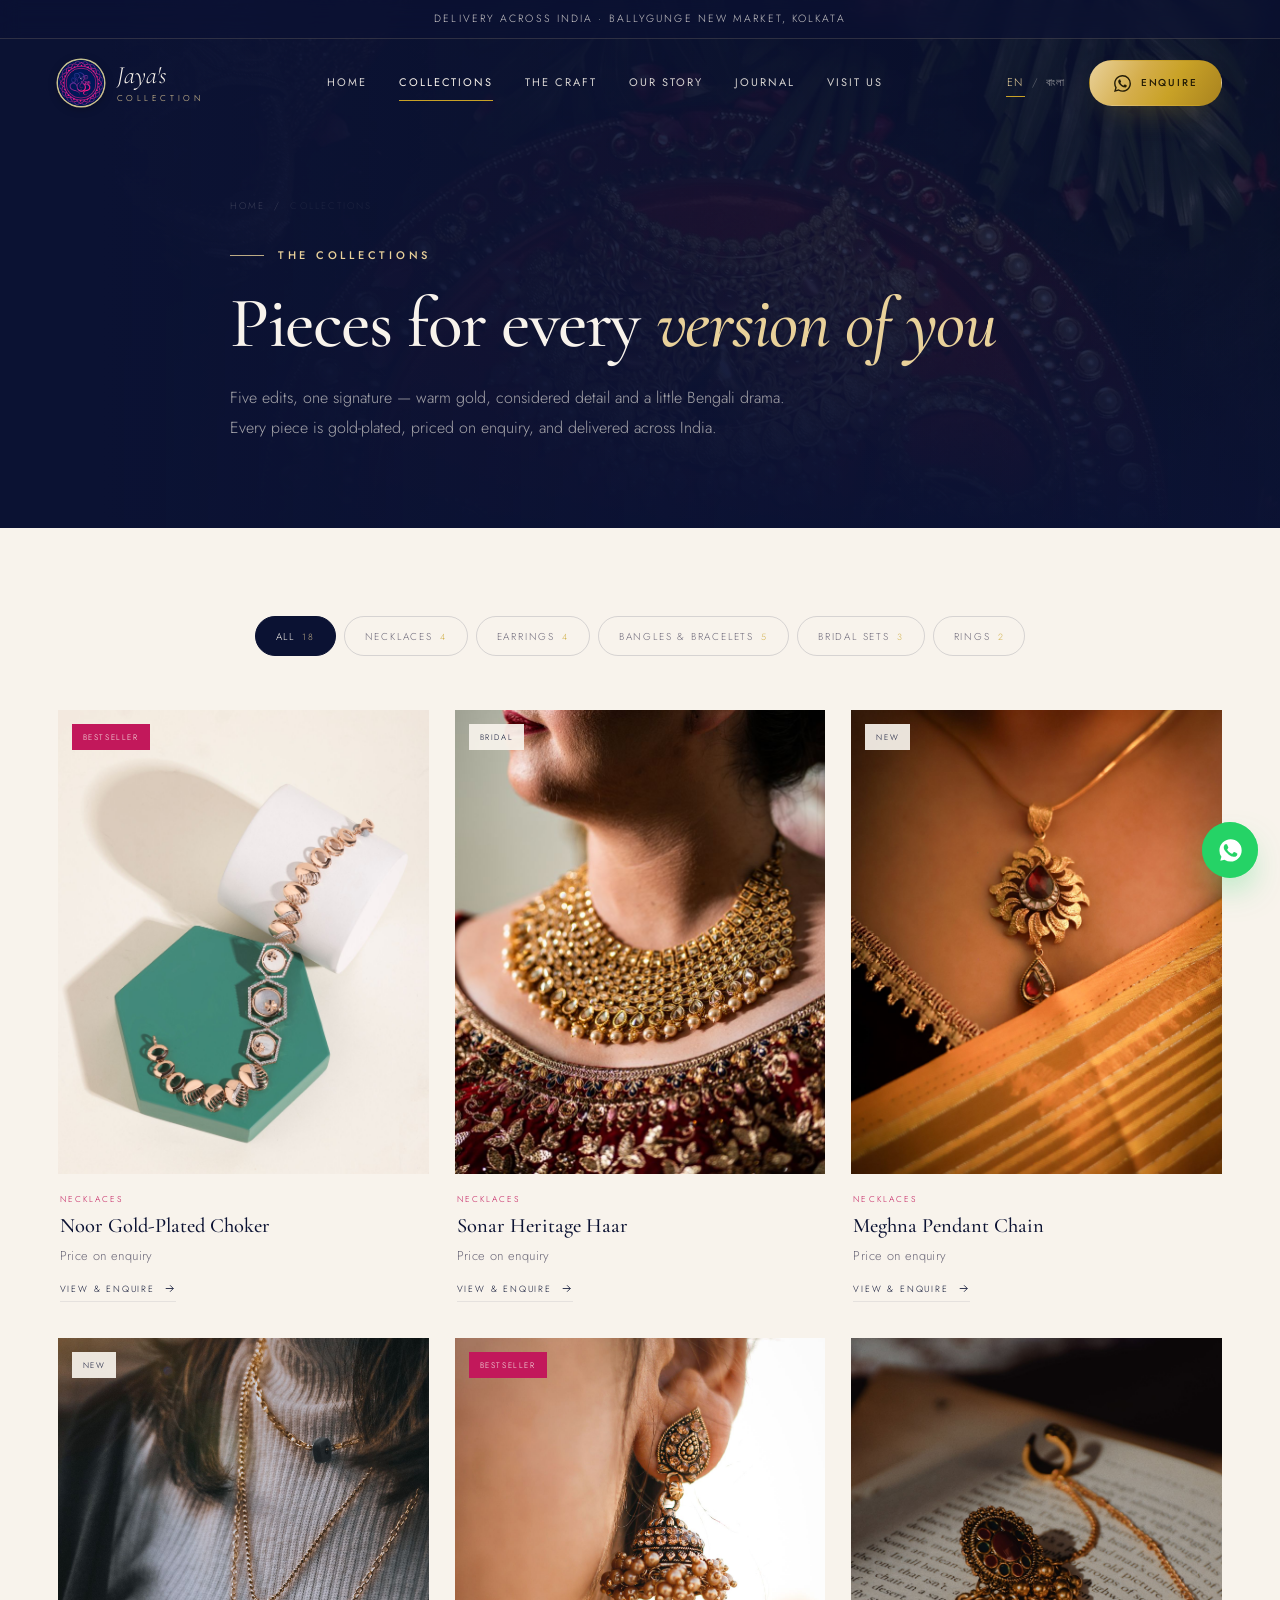
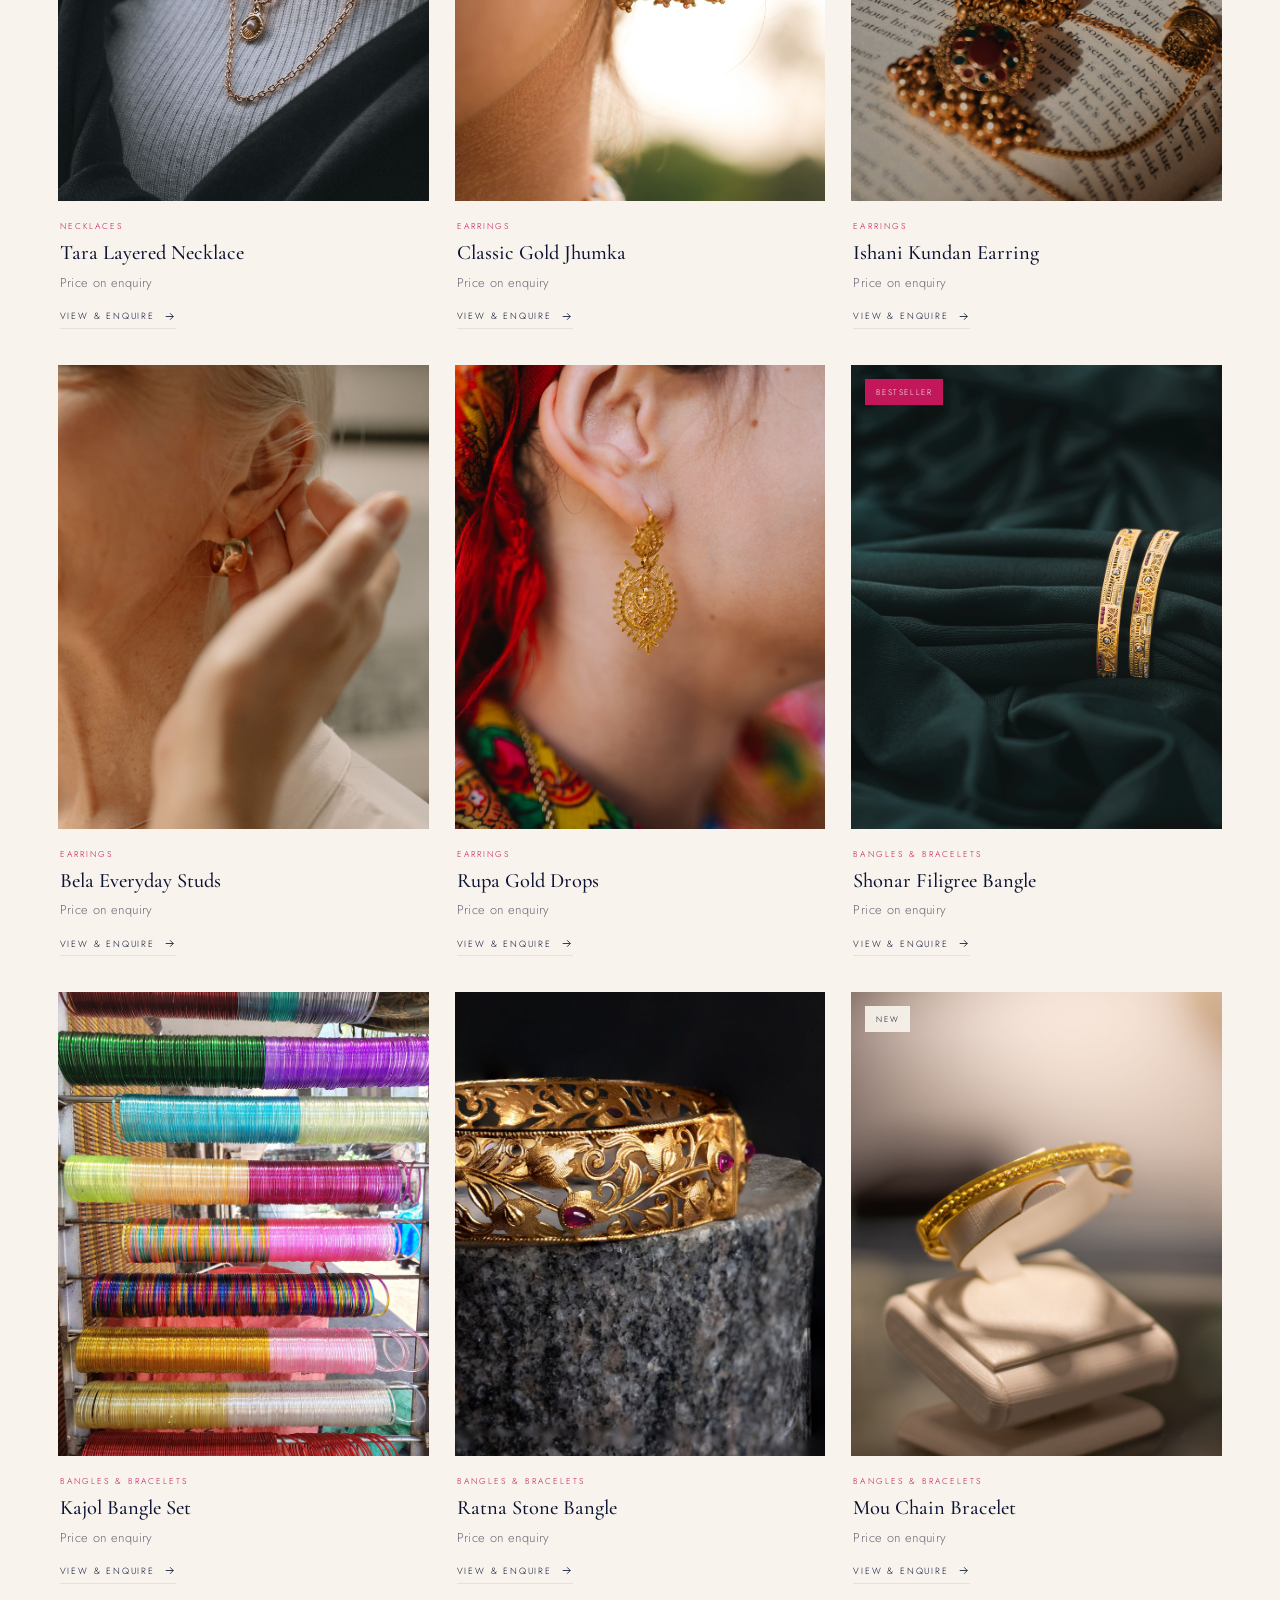
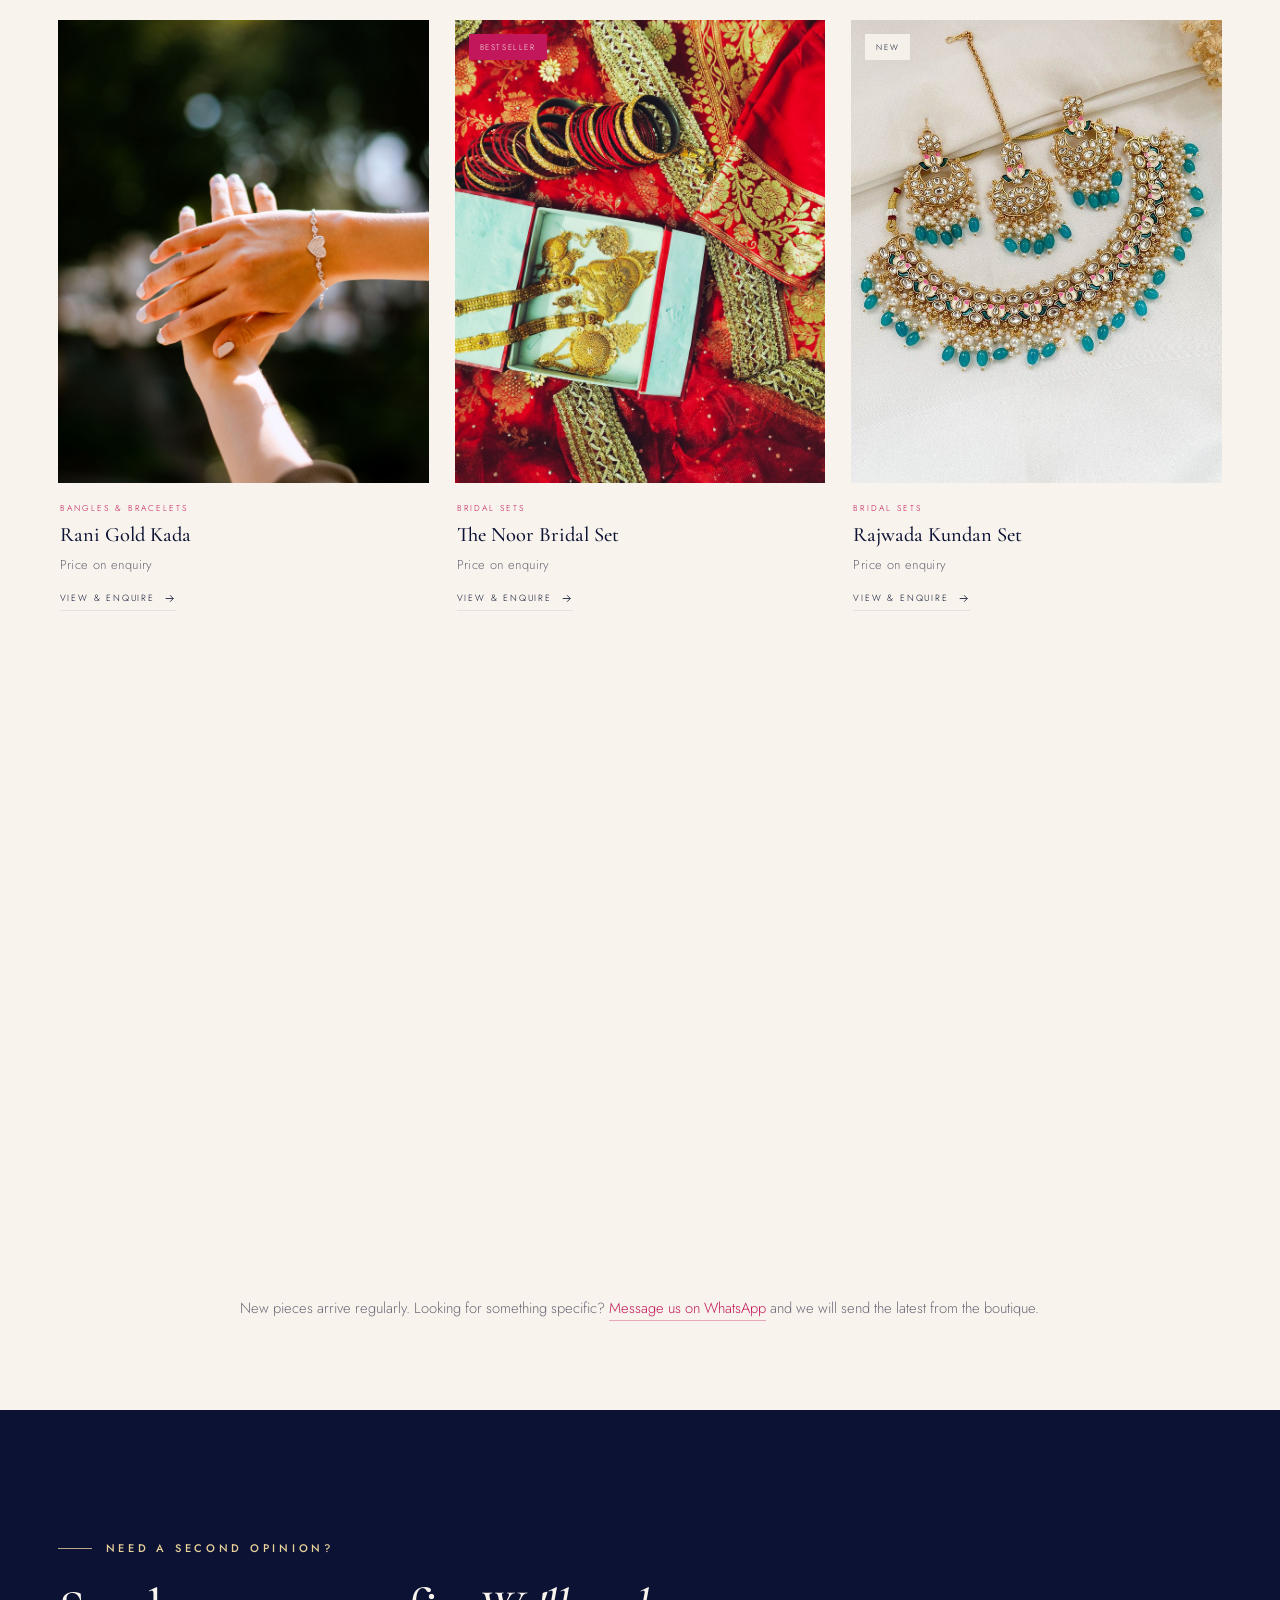
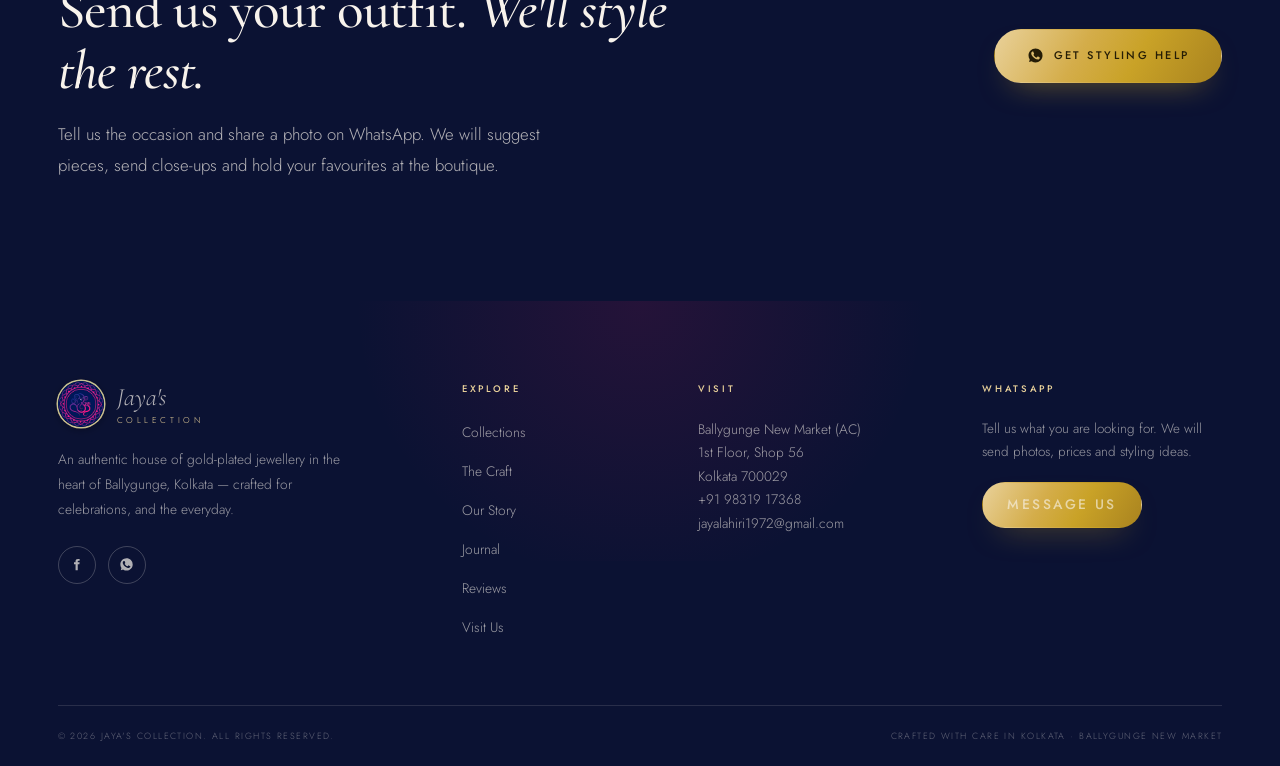
==== commit 876f9ec1: "complete" ====
--- a/collections.html
+++ b/collections.html
@@ -9,7 +9,8 @@
 <meta property="og:description" content="Gold-plated necklaces, earrings, bangles, bridal sets and rings — curated in Ballygunge, Kolkata.">
 <meta property="og:type" content="website">
 <meta property="og:image" content="assets/img/set.jpg">
-<link rel="icon" type="image/svg+xml" href="assets/logo.svg">
+<link rel="icon" type="image/png" sizes="32x32" href="assets/favicon-32.png">
+<link rel="apple-touch-icon" sizes="180x180" href="assets/apple-touch-icon.png">
 <link rel="preconnect" href="https://fonts.googleapis.com">
 <link rel="preconnect" href="https://fonts.gstatic.com" crossorigin>
 <link href="https://fonts.googleapis.com/css2?family=Cormorant+Garamond:ital,wght@0,400;0,500;0,600;1,400;1,500&family=Jost:wght@300;400;500&family=Noto+Sans+Bengali:wght@300;400;500&family=Noto+Serif+Bengali:wght@400;500;600&display=swap" rel="stylesheet">
@@ -29,7 +30,7 @@
   <div class="nav-bar">
     <div class="container nav-bar__inner">
       <a class="brand" href="index.html" aria-label="Jaya's Collection home">
-        <img class="brand__mark" src="assets/logo.svg" alt="" width="46" height="46">
+        <img class="brand__mark" src="assets/logo.png" alt="" width="46" height="46">
         <span class="brand__word"><span class="brand__script">Jaya's</span><span class="brand__caps">Collection</span></span>
       </a>
       <nav class="nav" aria-label="Primary">
@@ -59,7 +60,7 @@
 <div class="mobile-menu" id="mobileMenu" aria-hidden="true">
   <div class="mobile-menu__head">
     <a class="brand" href="index.html">
-      <img class="brand__mark" src="assets/logo.svg" alt="" width="46" height="46">
+      <img class="brand__mark" src="assets/logo.png" alt="" width="46" height="46">
       <span class="brand__word"><span class="brand__script">Jaya's</span><span class="brand__caps">Collection</span></span>
     </a>
     <button class="mobile-menu__close" id="menuClose" aria-label="Close menu">✕</button>
@@ -116,7 +117,7 @@
   </section>
 
   <section class="section section--navy">
-    <div class="container" style="display:grid;grid-template-columns:1.2fr .8fr;gap:40px;align-items:center">
+    <div class="container cta-band cta-band--wide">
       <div class="reveal">
         <span class="eyebrow"><span class="en">Need a second opinion?</span><span class="bn" lang="bn">পরামর্শ দরকার?</span></span>
         <h2 class="h2">
@@ -128,7 +129,7 @@
           <span class="bn" lang="bn">উপলক্ষ জানান আর হোয়াটসঅ্যাপে একটি ছবি পাঠান। আমরা গহনা বেছে দেব, ক্লোজ-আপ পাঠাব আর আপনার পছন্দের গহনা বুটিকে রাখব।</span>
         </p>
       </div>
-      <div class="reveal" style="--d:.1s;justify-self:end">
+      <div class="reveal" style="--d:.1s">
         <a class="btn btn--gold" href="https://wa.me/919831917368?text=Hello%20Jaya%27s%20Collection!%20I%27d%20love%20some%20styling%20help.%20Here%27s%20my%20outfit%3A" target="_blank" rel="noopener">
           <svg viewBox="0 0 24 24" fill="currentColor" aria-hidden="true"><path d="M17.472 14.382c-.297-.149-1.758-.867-2.03-.967-.273-.099-.471-.148-.67.15-.197.297-.767.966-.94 1.164-.173.199-.347.223-.644.075-.297-.15-1.255-.463-2.39-1.475-.883-.788-1.48-1.761-1.653-2.059-.173-.297-.018-.458.13-.606.134-.133.298-.347.446-.52.149-.174.198-.298.298-.497.099-.198.05-.371-.025-.52-.075-.149-.669-1.612-.916-2.207-.242-.579-.487-.5-.669-.51-.173-.008-.371-.01-.57-.01-.198 0-.52.074-.792.372-.272.297-1.04 1.016-1.04 2.479 0 1.462 1.065 2.875 1.213 3.074.149.198 2.096 3.2 5.077 4.487.709.306 1.262.489 1.694.625.712.227 1.36.195 1.871.118.571-.085 1.758-.719 2.006-1.413.248-.694.248-1.289.173-1.413-.074-.124-.272-.198-.57-.347m-5.421 7.403h-.004a9.87 9.87 0 01-5.031-1.378l-.361-.214-3.741.982.998-3.648-.235-.374a9.86 9.86 0 01-1.51-5.26c.001-5.45 4.436-9.884 9.888-9.884 2.64 0 5.122 1.03 6.988 2.898a9.825 9.825 0 012.893 6.994c-.003 5.45-4.437 9.884-9.885 9.884"/></svg>
           <span class="en">Get styling help</span><span class="bn" lang="bn">স্টাইলিং সাহায্য নিন</span>
@@ -143,7 +144,7 @@
   <div class="container footer__grid">
     <div class="footer__brand">
       <a class="brand" href="index.html">
-        <img class="brand__mark" src="assets/logo.svg" alt="" width="46" height="46">
+        <img class="brand__mark" src="assets/logo.png" alt="" width="46" height="46">
         <span class="brand__word"><span class="brand__script">Jaya's</span><span class="brand__caps">Collection</span></span>
       </a>
       <p>
@@ -166,12 +167,13 @@
         <li><a href="craft.html"><span class="en">The Craft</span><span class="bn" lang="bn">কারিগরি</span></a></li>
         <li><a href="story.html"><span class="en">Our Story</span><span class="bn" lang="bn">আমাদের কথা</span></a></li>
         <li><a href="journal.html"><span class="en">Journal</span><span class="bn" lang="bn">জার্নাল</span></a></li>
+        <li><a href="index.html#reviews"><span class="en">Reviews</span><span class="bn" lang="bn">রিভিউ</span></a></li>
         <li><a href="contact.html"><span class="en">Visit Us</span><span class="bn" lang="bn">ঠিকানা</span></a></li>
       </ul>
     </div>
     <div class="footer__col">
       <h4>Visit</h4>
-      <p>Ballygunge New Market (AC)<br>1st Floor, Shop 56<br>Kolkata 700019</p>
+      <p>Ballygunge New Market (AC)<br>1st Floor, Shop 56<br>Kolkata 700029</p>
       <p><a href="tel:+919831917368">+91 98319 17368</a></p>
       <p><a href="mailto:jayalahiri1972@gmail.com">jayalahiri1972@gmail.com</a></p>
     </div>
--- a/css/styles.css
+++ b/css/styles.css
@@ -214,7 +214,10 @@
   box-shadow:0 1px 0 var(--line-soft),0 18px 40px -30px rgba(11,18,51,.4);
 }
 .brand{display:inline-flex;align-items:center;gap:13px;flex:none}
-.brand__mark{width:46px;height:46px;border-radius:50%;box-shadow:0 0 0 1px rgba(233,209,154,.35)}
+.brand__mark{width:46px;height:46px;border-radius:50%;filter:brightness(1.12) saturate(1.08);box-shadow:0 0 0 1.5px rgba(201,162,39,.62),0 2px 8px rgba(0,0,0,.22)}
+.site-header:not(.is-scrolled):not(.site-header--solid) .brand__mark,
+.mobile-menu .brand__mark,
+.footer .brand__mark{filter:brightness(1.25) saturate(1.15);box-shadow:0 0 0 1.5px rgba(233,209,154,.72),0 2px 10px rgba(0,0,0,.35)}
 .brand__word{display:flex;flex-direction:column;line-height:1}
 .brand__script{font-family:var(--serif);font-style:italic;font-size:25px;letter-spacing:.01em}
 .brand__caps{font-family:var(--sans);font-size:8.5px;letter-spacing:.42em;text-transform:uppercase;margin-top:6px;color:var(--gold-light);transition:color .4s}
@@ -408,6 +411,9 @@
 .banner__tag .bn{letter-spacing:.04em;text-transform:none;font-size:11.5px}
 
 /* Craft teaser / journal -------------------------------------------------- */
+.cta-band{display:grid;grid-template-columns:1.15fr .85fr;gap:44px;align-items:center}
+.cta-band--wide{grid-template-columns:1.2fr .8fr;gap:40px}
+.cta-band > .reveal:last-child{justify-self:end;min-width:0}
 .journal-grid{display:grid;grid-template-columns:repeat(3,1fr);gap:30px}
 .journal-card{display:flex;flex-direction:column}
 .journal-card__media{overflow:hidden;aspect-ratio:4/3;background:var(--gold-pale)}
@@ -424,7 +430,7 @@
 .visit::before{content:"";position:absolute;right:-160px;top:-160px;width:520px;height:520px;border-radius:50%;background:radial-gradient(circle,rgba(194,24,91,.22),transparent 65%);pointer-events:none}
 .visit__grid{display:grid;grid-template-columns:.92fr 1.08fr;gap:clamp(40px,6vw,84px);align-items:center;position:relative}
 .visit__body{padding:10px 0}
-.visit__body .lead{max-width:430px}
+.visit__body .lead{max-width:430px;margin-top:22px}
 .info-list{margin-top:38px;display:flex;flex-direction:column;gap:22px}
 .info-item{display:grid;grid-template-columns:44px 1fr;gap:16px;align-items:start;padding-bottom:22px;border-bottom:1px solid var(--line-light)}
 .info-item:last-child{border-bottom:0;padding-bottom:0}
@@ -437,6 +443,18 @@
 .visit__map{position:relative;height:100%;min-height:480px;border:1px solid rgba(233,209,154,.22);padding:10px}
 .visit__map iframe{width:100%;height:100%;min-height:460px;border:0;filter:grayscale(1) contrast(1.06) brightness(.78);transition:filter .6s}
 .visit__map:hover iframe{filter:grayscale(.4) contrast(1.02) brightness(.92)}
+
+/* Reviews ---------------------------------------------------------------- */
+.reviews{text-align:center;overflow:hidden}
+.reviews::before{content:"\201C";position:absolute;left:50%;top:-3.5rem;transform:translateX(-50%);font-family:var(--serif);font-size:clamp(16rem,30vw,28rem);line-height:1;color:rgba(233,209,154,.075);pointer-events:none}
+.reviews__inner{position:relative;z-index:1;max-width:760px}
+.reviews .h2{font-size:clamp(2.15rem,4.2vw,3.35rem)}
+.reviews .lead{max-width:640px;margin:22px auto 0}
+.reviews__actions{display:flex;align-items:center;justify-content:center;gap:30px;flex-wrap:wrap;margin-top:38px}
+.reviews__meta{display:flex;align-items:center;justify-content:center;gap:10px;margin-top:40px;font-size:9px;letter-spacing:.24em;text-transform:uppercase;color:rgba(248,243,236,.48)}
+.reviews__g{display:inline-grid;place-items:center;width:21px;height:21px;border:1px solid rgba(233,209,154,.45);border-radius:50%;font-size:10px;color:var(--gold-light);letter-spacing:0}
+html[data-lang="bn"] .reviews__meta{font-size:10px;letter-spacing:.08em}
+@media (max-width:640px){.reviews__meta-place{display:none}}
 
 /* Page hero --------------------------------------------------------------- */
 .page-hero{position:relative;background:var(--navy);color:var(--ivory);overflow:hidden;padding:calc(var(--header-h) + 72px) 0 86px;min-height:46vh;display:flex;align-items:flex-end}
@@ -726,7 +744,34 @@
   .footer__brand{grid-column:1/-1}
 }
 
+@media (max-width:900px){
+  .cta-band,.cta-band--wide{grid-template-columns:1fr;gap:28px}
+  .cta-band > .reveal:last-child{justify-self:stretch}
+  .cta-band .btn{width:100%;padding:0 18px}
+}
+@media (max-width:380px){
+  .nav-bar__inner{gap:12px}
+  .brand{gap:9px}
+  .brand__mark{width:36px;height:36px}
+  .brand__script{font-size:20px}
+  .brand__caps{font-size:7.5px;letter-spacing:.22em;margin-top:4px}
+  .nav-actions{gap:10px}
+  .nav-wa{height:40px;padding:0 14px;font-size:9px;letter-spacing:.12em}
+  .nav-wa svg{display:none}
+  .menu-btn{width:38px;height:38px}
+  .menu-btn span{left:10px;right:10px}
+  .menu-btn span:first-child{top:15px}
+  .menu-btn span:last-child{top:22px}
+  .hero__eyebrow{margin-bottom:18px;font-size:9.5px}
+  .hero__title{font-size:2.3rem}
+  .hero__text{font-size:.92rem;line-height:1.75}
+  .hero__cta{margin-top:26px}
+  .hero__meta{margin-top:24px;padding-top:18px}
+  .wa-float{width:46px;height:46px;right:12px;bottom:14px}
+  .wa-float svg{width:22px;height:22px}
+}
 @media (max-width:640px){
+  .split__badge{display:none}
   body{font-size:15px}
   .container{width:91vw}
   .section{padding:66px 0}
@@ -734,8 +779,12 @@
   .nav-bar__inner{height:64px}
   .brand__mark{width:40px;height:40px}
   .brand__script{font-size:22px}
-  .brand__caps{font-size:7.5px;letter-spacing:.34em}
-  .hero__inner{padding-bottom:54px}
+  .brand__caps{font-size:8.5px;letter-spacing:.3em}
+  .footer__col a{display:inline-block;padding:5px 0}
+  .mobile-menu__foot .lang button{min-height:40px;min-width:34px;display:inline-flex;align-items:center;justify-content:center}
+  .link-arrow{padding-top:9px;padding-bottom:9px}
+  .contact-card a,.info-item a{display:inline-block;padding:4px 0}
+  .hero__inner{padding-bottom:96px}
   .hero__meta{gap:10px 22px;margin-top:36px}
   .hero__meta span{font-size:8.5px}
   .hero__title{font-size:clamp(2.55rem,10.5vw,3.4rem)}
@@ -752,6 +801,7 @@
   .journal-grid{grid-template-columns:1fr}
   .journal-card:last-child{display:flex}
   .product-grid{grid-template-columns:1fr;gap:34px}
+  .product-card__link{padding:6px 0}
   .filters{gap:6px;margin-bottom:38px}
   .filter{padding:0 14px;font-size:9px;height:36px}
   .product__cta .btn{width:100%}
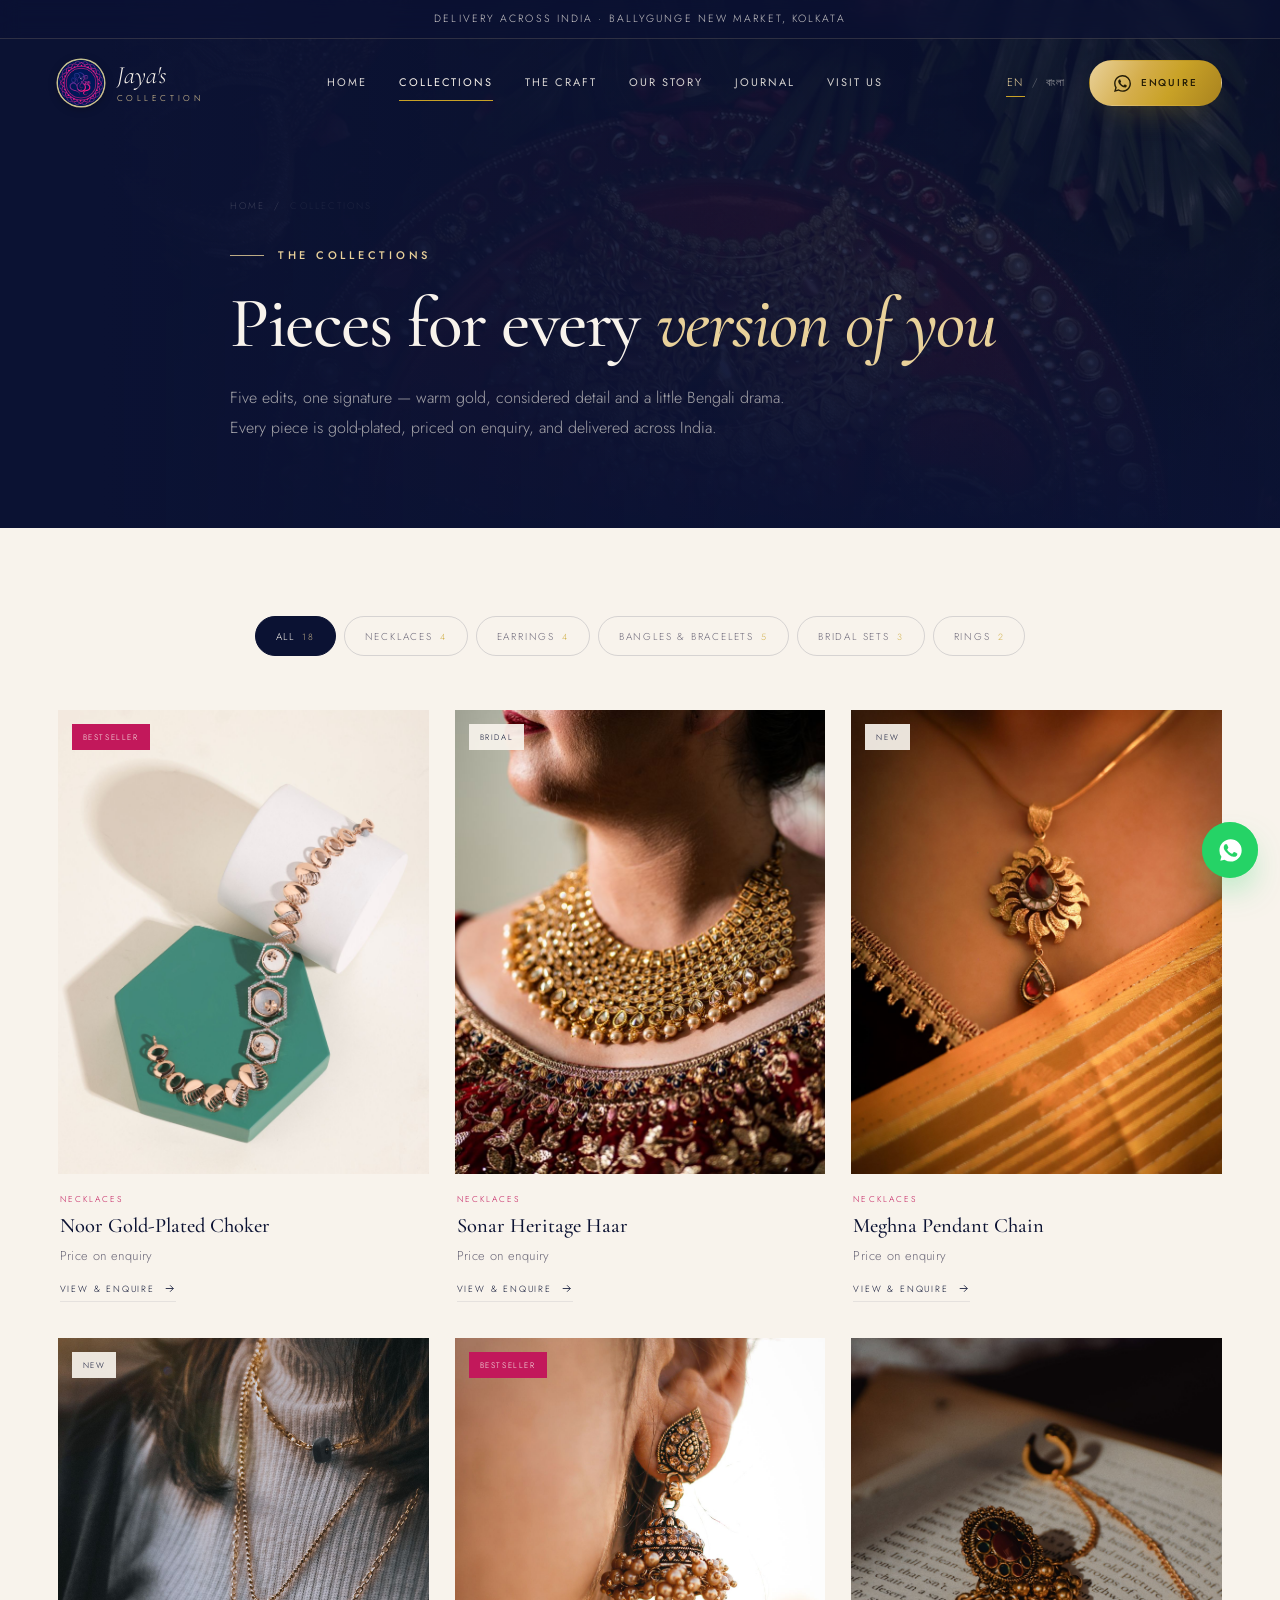
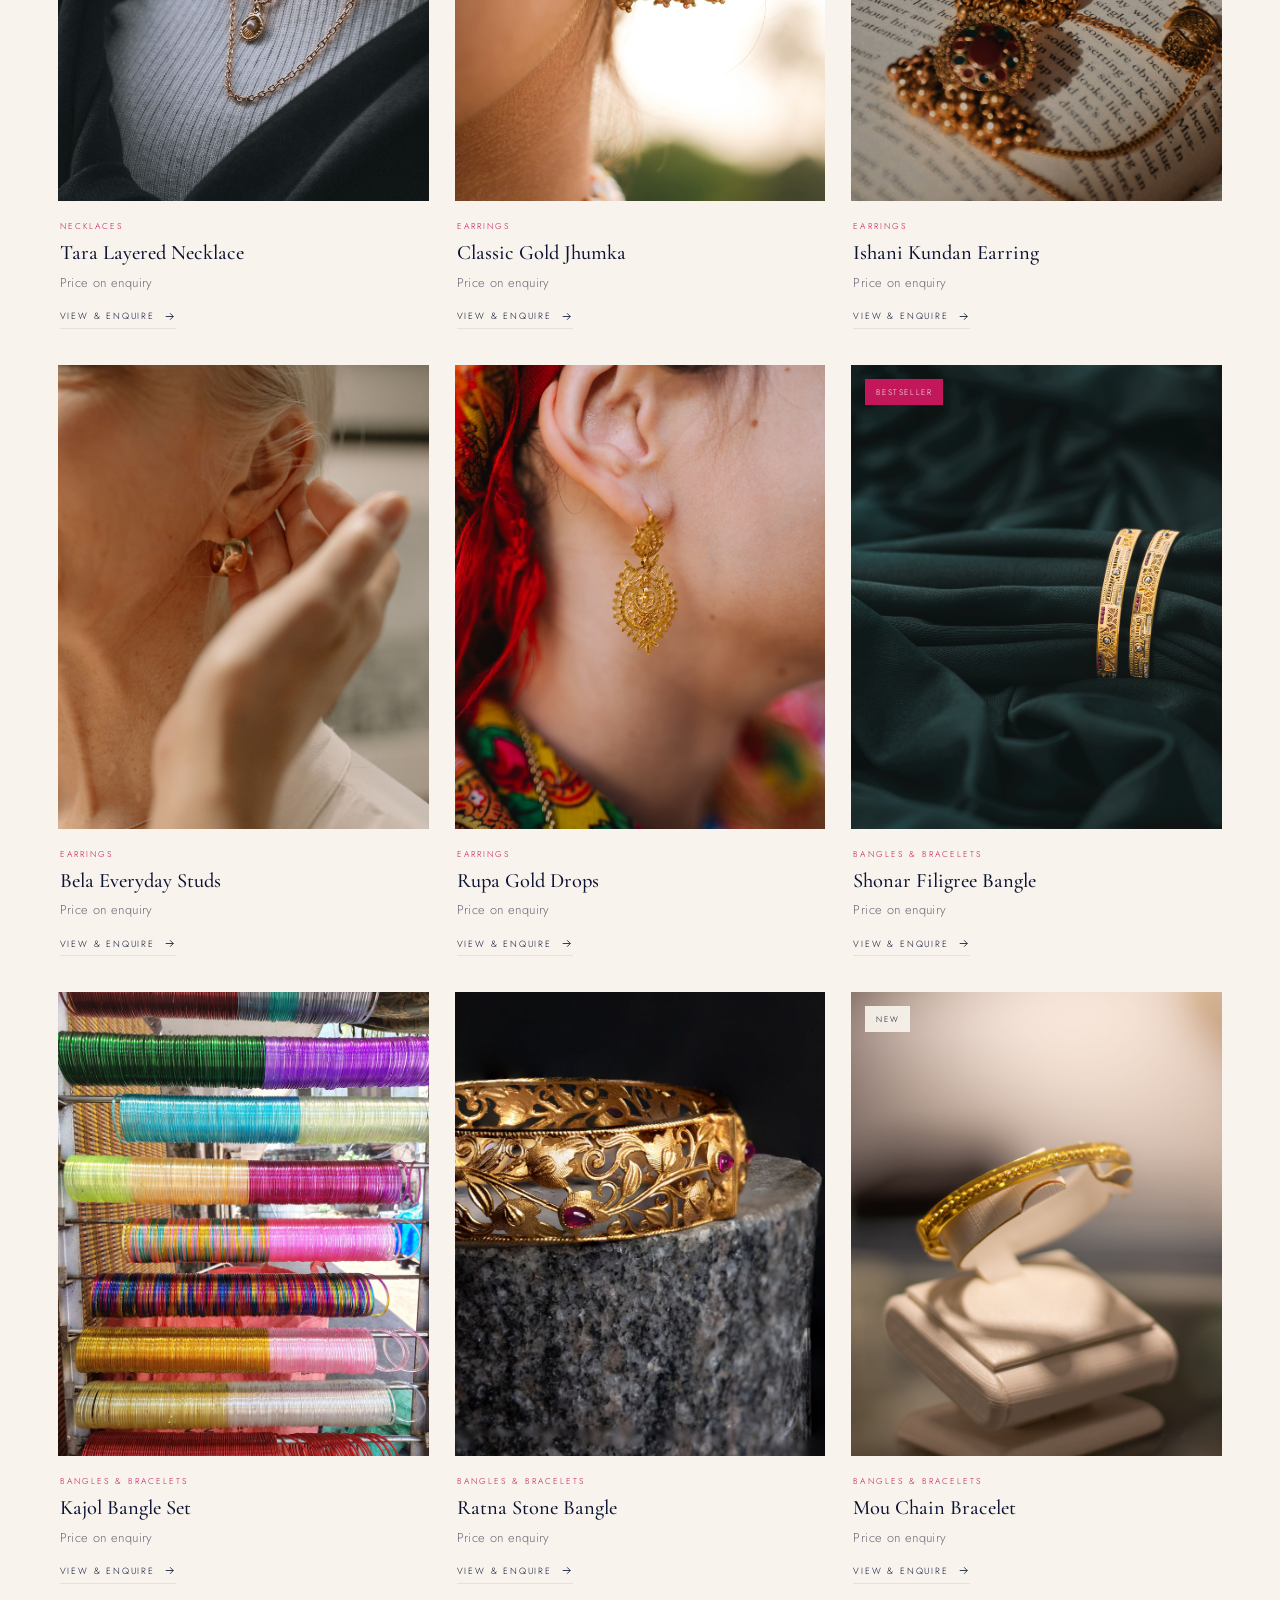
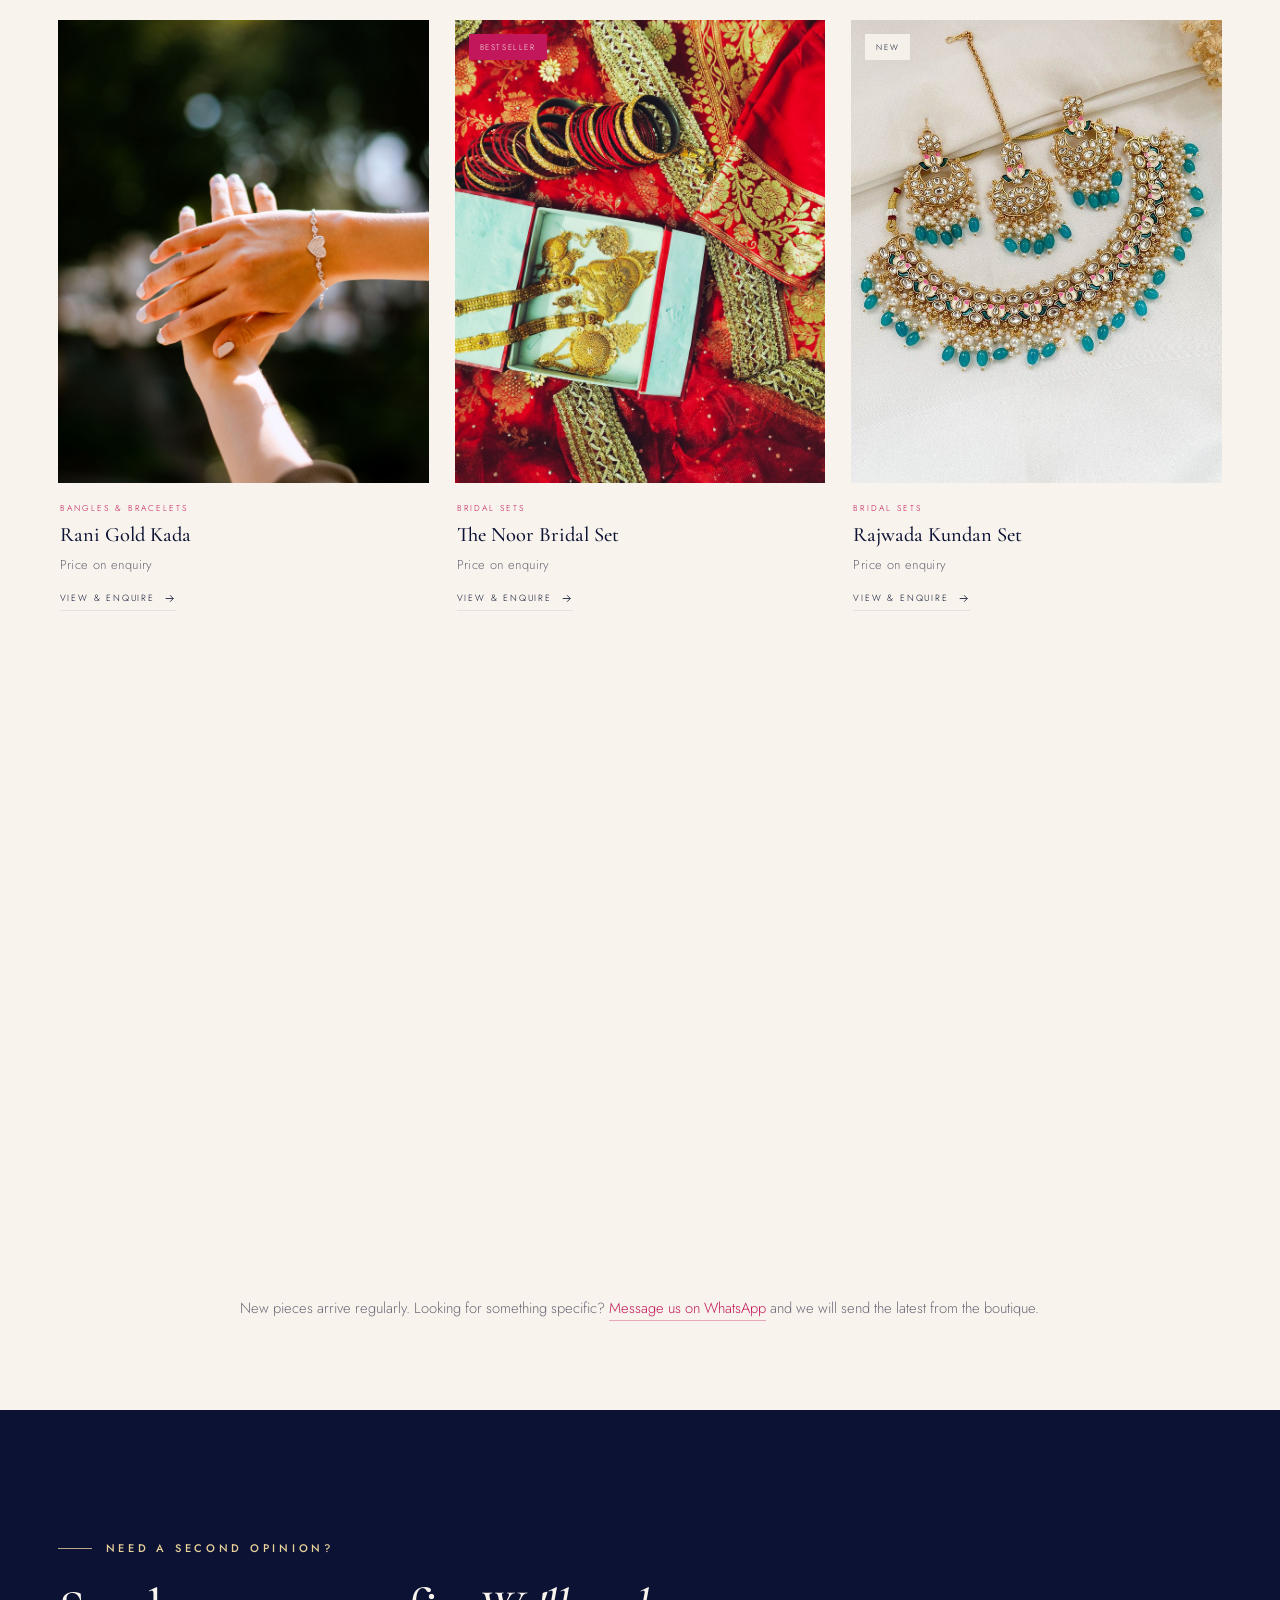
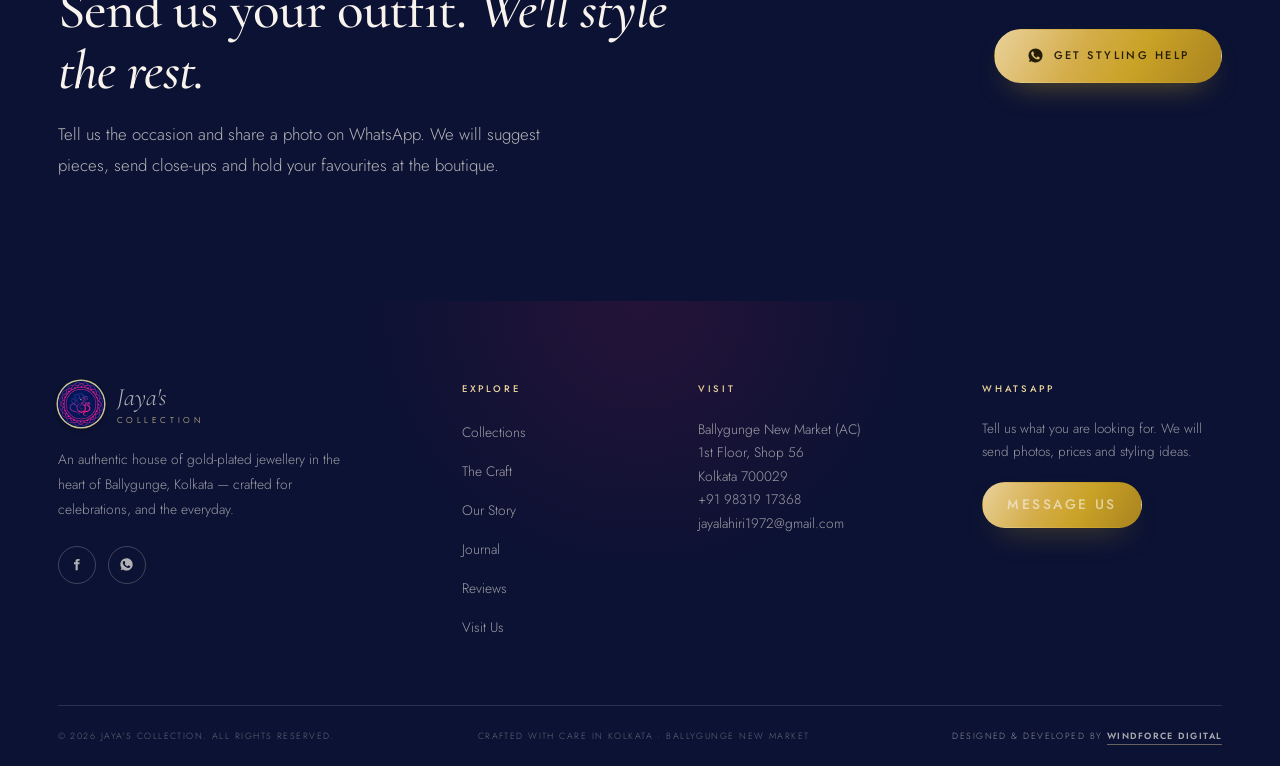
==== commit b9504e5b: "comp" ====
--- a/collections.html
+++ b/collections.html
@@ -13,7 +13,7 @@
 <link rel="apple-touch-icon" sizes="180x180" href="assets/apple-touch-icon.png">
 <link rel="preconnect" href="https://fonts.googleapis.com">
 <link rel="preconnect" href="https://fonts.gstatic.com" crossorigin>
-<link href="https://fonts.googleapis.com/css2?family=Cormorant+Garamond:ital,wght@0,400;0,500;0,600;1,400;1,500&family=Jost:wght@300;400;500&family=Noto+Sans+Bengali:wght@300;400;500&family=Noto+Serif+Bengali:wght@400;500;600&display=swap" rel="stylesheet">
+<link href="https://fonts.googleapis.com/css2?family=Cormorant+Garamond:ital,wght@0,400;0,500;0,600;1,400;1,500&family=Jost:wght@300;400;500;600&family=Noto+Sans+Bengali:wght@300;400;500&family=Noto+Serif+Bengali:wght@400;500;600&display=swap" rel="stylesheet">
 <link rel="stylesheet" href="css/styles.css">
 <script>document.documentElement.classList.add('js');</script>
 </head>
@@ -186,6 +186,7 @@
   <div class="container footer__bottom">
     <p>© <span id="year">2026</span> Jaya's Collection. All rights reserved.</p>
     <p><span class="en">Crafted with care in Kolkata · Ballygunge New Market</span><span class="bn" lang="bn">কলকাতায় যত্নে তৈরি · বালিগঞ্জ নিউ মার্কেট</span></p>
+    <p class="footer__credit"><span class="en">Designed &amp; developed by <a href="https://windforcedigital.com" target="_blank" rel="noopener"><strong>Windforce Digital</strong></a></span><span class="bn" lang="bn">ডিজাইন ও ডেভেলপমেন্ট — <a href="https://windforcedigital.com" target="_blank" rel="noopener"><strong>Windforce Digital</strong></a></span></p>
   </div>
 </footer>
 
--- a/css/styles.css
+++ b/css/styles.css
@@ -661,6 +661,14 @@
 .footer__cta p{margin-bottom:18px;font-size:.84rem;line-height:1.7;color:rgba(248,243,236,.6)}
 .footer__bottom{margin-top:64px;border-top:1px solid rgba(248,243,236,.12);padding:22px 0;display:flex;flex-wrap:wrap;justify-content:space-between;gap:12px;font-size:9px;letter-spacing:.16em;text-transform:uppercase;color:rgba(248,243,236,.38)}
 .footer__bottom .bn{letter-spacing:.03em;text-transform:none;font-size:11px}
+.footer__credit{color:rgba(248,243,236,.55)}
+.footer__credit a{
+  color:rgba(248,243,236,.68);padding-bottom:2px;
+  border-bottom:1px solid rgba(233,209,154,.42);
+  transition:color .3s,border-color .3s;
+}
+.footer__credit a:hover{color:var(--gold-light);border-color:var(--gold-light)}
+.footer__credit strong{font-weight:600}
 
 /* WhatsApp float ---------------------------------------------------------- */
 .wa-float{
@@ -769,6 +777,7 @@
   .hero__meta{margin-top:24px;padding-top:18px}
   .wa-float{width:46px;height:46px;right:12px;bottom:14px}
   .wa-float svg{width:22px;height:22px}
+  .footer{padding-bottom:72px}
 }
 @media (max-width:640px){
   .split__badge{display:none}
@@ -781,6 +790,7 @@
   .brand__script{font-size:22px}
   .brand__caps{font-size:8.5px;letter-spacing:.3em}
   .footer__col a{display:inline-block;padding:5px 0}
+  .footer__col .btn{padding:0 24px}
   .mobile-menu__foot .lang button{min-height:40px;min-width:34px;display:inline-flex;align-items:center;justify-content:center}
   .link-arrow{padding-top:9px;padding-bottom:9px}
   .contact-card a,.info-item a{display:inline-block;padding:4px 0}
@@ -809,6 +819,7 @@
   .form .btn{width:100%}
   .footer__grid{grid-template-columns:1fr}
   .footer__bottom{font-size:8px;letter-spacing:.1em}
+  .footer__credit{font-size:9px;letter-spacing:.08em}
   .page-hero{padding-top:calc(var(--header-h) + 50px);padding-bottom:60px;min-height:42vh}
   .page-hero__title{font-size:clamp(2.2rem,9vw,3rem)}
   .announce__inner{line-height:1.4;padding:6px 0}
